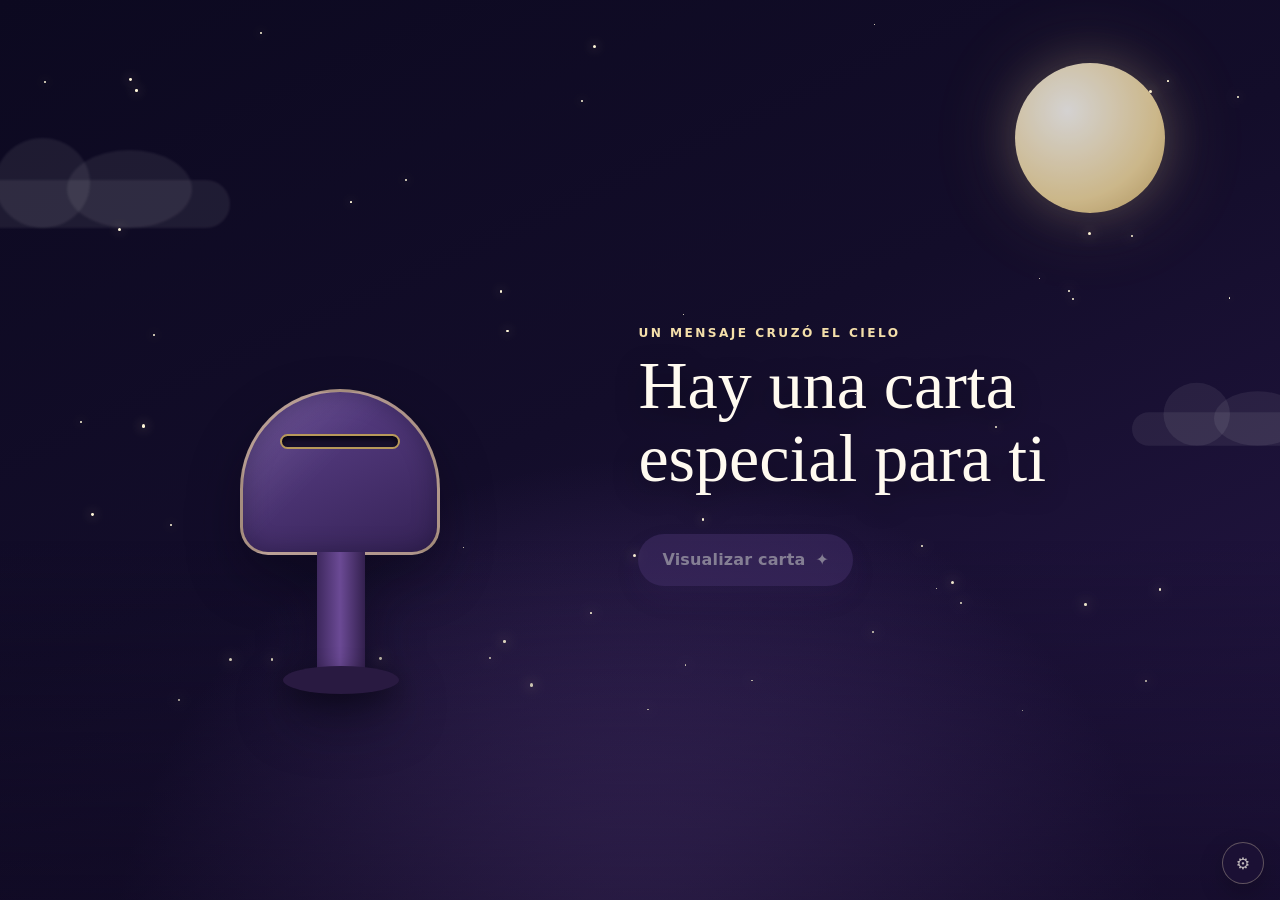
==== index.html @ 34ded4fe "Add files via upload" ====
<!doctype html>
<html lang="es">
<head>
  <meta charset="utf-8">
  <meta name="viewport" content="width=device-width, initial-scale=1">
  <meta name="theme-color" content="#17102f">
  <meta name="description" content="Invitación personalizada de cumpleaños">
  <title>Una invitación mágica para ti</title>
  <link rel="preconnect" href="https://script.google.com">
  <link rel="dns-prefetch" href="//script.google.com">
  <link rel="preload" href="assets/images/retrato-cumpleanos.webp" as="image" type="image/webp">
  <link rel="stylesheet" href="assets/css/styles.css">
</head>
<body>
  <div class="ambient" aria-hidden="true">
    <div id="stars" class="stars"></div>
    <div class="moon"></div>
    <div class="cloud cloud-one"></div>
    <div class="cloud cloud-two"></div>
  </div>

  <main class="app-shell">
    <section id="screen-intro" class="screen is-active" aria-labelledby="intro-title">
      <div class="mail-scene" aria-hidden="true">
        <div class="spark-trail"></div>
        <div id="flying-envelope" class="envelope envelope-flying">
          <span class="envelope-flap"></span>
          <span class="wax-seal">✦</span>
        </div>
        <div class="mailbox">
          <div class="mailbox-door"><span class="mail-slot"></span></div>
          <div class="mailbox-post"></div>
          <div class="mailbox-base"></div>
        </div>
      </div>

      <div id="intro-copy" class="intro-copy">
        <p class="eyebrow">Un mensaje cruzó el cielo</p>
        <h1 id="intro-title">Hay una carta especial para ti</h1>
        <button id="open-letter" class="button button-primary button-glow" type="button" disabled>
          <span>Visualizar carta</span>
          <span aria-hidden="true">✦</span>
        </button>
      </div>
    </section>

    <section id="screen-access" class="screen" aria-labelledby="access-title" hidden>
      <div class="glass-card access-card">
        <div class="mini-envelope" aria-hidden="true"><span>✦</span></div>
        <p class="eyebrow">Esta invitación es personal</p>
        <h2 id="access-title">Ingresa tu clave secreta</h2>
        <p class="supporting-text">La clave permitirá abrir la invitación que fue creada especialmente para ti.</p>

        <form id="secret-form" novalidate>
          <label for="secret-code">Clave de invitación</label>
          <div class="code-field">
            <input id="secret-code" name="secretCode" type="text" inputmode="text" autocomplete="one-time-code"
                   maxlength="12" placeholder="Ej. MAGIA26" aria-describedby="secret-help secret-error" required>
            <span class="code-spark" aria-hidden="true">✦</span>
          </div>
          <p id="secret-help" class="field-help demo-only">Para esta demostración usa <strong>MAGIA26</strong>.</p>
          <p id="secret-error" class="field-error" role="alert"></p>
          <button class="button button-primary button-wide" type="submit">
            <span class="button-label">Abrir mi invitación</span>
            <span class="button-loader" aria-hidden="true"></span>
          </button>
        </form>
      </div>
    </section>

    <section id="screen-invitation" class="screen" aria-labelledby="invitation-title" hidden>
      <article id="invitation-card" class="invitation-card">
        <div class="card-frame frame-top"></div>
        <div class="card-frame frame-right"></div>
        <div class="card-frame frame-bottom"></div>
        <div class="card-frame frame-left"></div>
        <div class="corner corner-tl" aria-hidden="true">✦</div>
        <div class="corner corner-tr" aria-hidden="true">✦</div>
        <div class="corner corner-bl" aria-hidden="true">✦</div>
        <div class="corner corner-br" aria-hidden="true">✦</div>

        <div class="invitation-content">
          <p class="invitation-kicker reveal-piece">Estás cordialmente invitado a celebrar</p>
          <div class="magic-divider reveal-piece" aria-hidden="true"><span></span><b>✦</b><span></span></div>
          <figure class="honoree-photo reveal-piece">
            <img src="assets/images/retrato-cumpleanos.webp" width="487" height="722" alt="Retrato de la homenajeada">
          </figure>
          <h2 id="invitation-title" class="reveal-piece"><span id="event-title">Mi cumpleaños</span></h2>
          <p class="guest-line reveal-piece"><span>Sr/a</span> <strong id="guest-name">Nombre</strong> <span id="guest-treatment"></span></p>
          <p id="event-message" class="invitation-message reveal-piece">La compañía de ustedes hará que esta celebración sea aún más inolvidable.</p>

          <div class="event-grid reveal-piece">
            <div class="event-detail">
              <span class="detail-icon" aria-hidden="true">◷</span>
              <small>Fecha y hora</small>
              <strong id="event-date">Fecha por confirmar</strong>
              <span id="event-time">Hora por confirmar</span>
            </div>
            <div class="event-detail">
              <span class="detail-icon" aria-hidden="true">⌖</span>
              <small>Lugar</small>
              <strong id="event-place">Lugar por confirmar</strong>
              <span id="event-address">Dirección por confirmar</span>
            </div>
          </div>

          <p id="dress-code-wrap" class="dress-code reveal-piece">Código de vestuario: <strong id="dress-code">Elegante</strong></p>
          <button id="go-to-response" class="button button-primary reveal-piece" type="button">Confirmar mi asistencia</button>
        </div>
      </article>
    </section>

    <section id="screen-response" class="screen" aria-labelledby="response-title" hidden>
      <div class="glass-card response-card">
        <div class="response-icon" aria-hidden="true">✦</div>
        <p class="eyebrow">Reserva tu lugar</p>
        <h2 id="response-title"><span id="response-name">¿Nos acompañas?</span></h2>
        <p class="supporting-text">Selecciona una opción. Después podrás confirmar a las personas incluidas en tu invitación.</p>
        <div class="decision-grid">
          <button id="accept-invitation" class="decision decision-yes" type="button">
            <span class="decision-symbol" aria-hidden="true">✓</span>
            <strong>Sí, asistiré</strong>
            <small>Será un gusto celebrar juntos</small>
          </button>
          <button id="decline-invitation" class="decision decision-no" type="button">
            <span class="decision-symbol" aria-hidden="true">×</span>
            <strong>No podré asistir</strong>
            <small>Gracias por avisarnos</small>
          </button>
        </div>
        <p id="response-error" class="field-error" role="alert"></p>
      </div>
    </section>

    <section id="screen-attendees" class="screen" aria-labelledby="attendees-title" hidden>
      <div id="balloons" class="balloons" aria-hidden="true"></div>
      <div class="glass-card attendees-card">
        <p class="eyebrow">Tu grupo de invitados</p>
        <h2 id="attendees-title">¿Quiénes nos acompañarán?</h2>
        <p class="supporting-text">Confirma de manera individual las personas vinculadas a esta invitación.</p>
        <form id="attendees-form">
          <div id="attendees-list" class="attendees-list"></div>
          <p id="attendees-error" class="field-error" role="alert"></p>
          <button class="button button-primary button-wide" type="submit">
            <span class="button-label">Guardar confirmación</span>
            <span class="button-loader" aria-hidden="true"></span>
          </button>
        </form>
      </div>
    </section>

    <section id="screen-farewell" class="screen" aria-labelledby="farewell-title" hidden>
      <div class="glass-card farewell-card">
        <div class="final-seal" aria-hidden="true">✦</div>
        <p class="eyebrow">Respuesta registrada</p>
        <h2 id="farewell-title">Gracias por confirmar</h2>
        <p id="farewell-message" class="supporting-text">Tu respuesta quedó guardada correctamente. Ya puedes cerrar este enlace.</p>
        <div class="final-stars" aria-hidden="true"><span>✦</span><span>✧</span><span>✦</span></div>
      </div>
    </section>
  </main>

  <a class="admin-entry" href="admin.html" aria-label="Ingresar al panel administrativo" title="Administración">⚙</a>

  <iframe id="api-bridge" class="api-bridge" title="Conexión segura" hidden></iframe>
  <div id="live-region" class="sr-only" aria-live="polite"></div>

  <script src="assets/js/config.js"></script>
  <script src="assets/js/mock-data.js"></script>
  <script src="assets/js/api.js"></script>
  <script src="assets/js/app.js"></script>
</body>
</html>
---- assets/css/styles.css ----
:root {
  --ink: #21193c;
  --night: #130d2a;
  --night-soft: #281a4d;
  --violet: #684c9f;
  --violet-deep: #493372;
  --gold: #d5b56f;
  --gold-soft: #f4dfaa;
  --cream: #fffaf0;
  --paper: #fffdf7;
  --muted: #716985;
  --danger: #a14354;
  --success: #4f8068;
  --glass: rgba(255, 250, 240, 0.91);
  --shadow: 0 24px 70px rgba(8, 4, 24, 0.32);
  --radius: 28px;
  --transition: 320ms cubic-bezier(.2, .75, .25, 1);
}

* { box-sizing: border-box; }

html { min-height: 100%; scroll-behavior: smooth; }

body {
  min-width: 320px;
  min-height: 100vh;
  margin: 0;
  color: var(--ink);
  background:
    radial-gradient(circle at 50% 110%, rgba(109, 75, 157, .65), transparent 45%),
    linear-gradient(155deg, #0c0920 0%, var(--night) 46%, #261747 100%);
  font-family: Inter, ui-sans-serif, system-ui, -apple-system, BlinkMacSystemFont, "Segoe UI", sans-serif;
  overflow-x: hidden;
}

button, input, select, textarea { font: inherit; }
button { -webkit-tap-highlight-color: transparent; }

.ambient {
  position: fixed;
  inset: 0;
  z-index: -2;
  overflow: hidden;
  pointer-events: none;
}

.ambient::after {
  content: "";
  position: absolute;
  inset: 0;
  background: linear-gradient(to bottom, transparent 60%, rgba(11, 7, 27, .54));
}

.stars, .stars i { position: absolute; inset: 0; }

.stars i {
  display: block;
  inset: auto;
  border-radius: 50%;
  background: #fff7d9;
  box-shadow: 0 0 12px rgba(255, 241, 188, .9);
  animation: twinkle 3.8s ease-in-out infinite alternate;
}

.moon {
  position: absolute;
  top: 7vh;
  right: 9vw;
  width: clamp(84px, 12vw, 150px);
  aspect-ratio: 1;
  border-radius: 50%;
  background: radial-gradient(circle at 35% 32%, #fffef7, #f5dda0 63%, #ceae64 100%);
  box-shadow: 0 0 45px rgba(246, 220, 157, .28), 0 0 110px rgba(240, 207, 130, .18);
  opacity: .82;
}

.cloud {
  position: absolute;
  width: 280px;
  height: 48px;
  border-radius: 999px;
  background: rgba(255, 255, 255, .07);
  filter: blur(1px);
  animation: cloudDrift 18s ease-in-out infinite alternate;
}

.cloud::before, .cloud::after {
  content: "";
  position: absolute;
  bottom: 0;
  border-radius: 50%;
  background: inherit;
}
.cloud::before { left: 45px; width: 95px; height: 90px; }
.cloud::after { right: 38px; width: 125px; height: 78px; }
.cloud-one { top: 20%; left: -50px; }
.cloud-two { top: 45%; right: -90px; transform: scale(.7); animation-delay: -8s; }

.app-shell {
  width: min(1120px, 100%);
  min-height: 100vh;
  margin: 0 auto;
  padding: clamp(20px, 4vw, 52px);
  display: grid;
  align-items: center;
}

.screen {
  grid-area: 1 / 1;
  width: 100%;
  min-height: min(760px, calc(100vh - 50px));
  display: grid;
  place-items: center;
  opacity: 0;
  transform: translateY(18px) scale(.985);
  visibility: hidden;
  transition: opacity var(--transition), transform var(--transition), visibility var(--transition);
}

.screen.is-active {
  opacity: 1;
  transform: none;
  visibility: visible;
}

.screen[hidden] { display: none !important; }

.glass-card {
  width: min(620px, 100%);
  padding: clamp(30px, 6vw, 58px);
  border: 1px solid rgba(255, 238, 196, .72);
  border-radius: var(--radius);
  background:
    linear-gradient(145deg, rgba(255, 255, 255, .84), rgba(255, 249, 232, .96)),
    var(--glass);
  box-shadow: var(--shadow), inset 0 1px rgba(255, 255, 255, .9);
  text-align: center;
  backdrop-filter: blur(18px);
}

.eyebrow {
  margin: 0 0 9px;
  color: var(--violet);
  font-size: .76rem;
  font-weight: 800;
  letter-spacing: .2em;
  text-transform: uppercase;
}

h1, h2 {
  margin: 0;
  font-family: Georgia, "Times New Roman", serif;
  font-weight: 500;
  line-height: 1.06;
  text-wrap: balance;
}

h1 { color: var(--cream); font-size: clamp(2rem, 5.6vw, 4.25rem); text-shadow: 0 8px 28px rgba(7, 3, 20, .45); }
h2 { font-size: clamp(2rem, 5vw, 3.4rem); }

.supporting-text {
  max-width: 46ch;
  margin: 18px auto 30px;
  color: var(--muted);
  line-height: 1.7;
}

.button {
  min-height: 52px;
  padding: 13px 24px;
  border: 0;
  border-radius: 999px;
  display: inline-flex;
  align-items: center;
  justify-content: center;
  gap: 10px;
  color: #fff;
  background: var(--violet-deep);
  box-shadow: 0 12px 28px rgba(71, 48, 113, .24);
  font-weight: 750;
  letter-spacing: .01em;
  cursor: pointer;
  transition: transform var(--transition), box-shadow var(--transition), opacity var(--transition);
}

.button:hover:not(:disabled) { transform: translateY(-3px); box-shadow: 0 17px 34px rgba(71, 48, 113, .31); }
.button:active:not(:disabled) { transform: translateY(0); }
.button:focus-visible, input:focus-visible, .decision:focus-visible, .attendance-options input:focus-visible + span {
  outline: 3px solid rgba(213, 181, 111, .72);
  outline-offset: 4px;
}
.button:disabled { opacity: .45; cursor: wait; }
.button-wide { width: 100%; }

.button-glow { opacity: 0; transform: translateY(12px); }
.letter-delivered .button-glow { opacity: 1; transform: none; animation: softPulse 2.5s ease-in-out infinite; }

.button-loader {
  display: none;
  width: 18px;
  height: 18px;
  border: 2px solid rgba(255, 255, 255, .35);
  border-top-color: #fff;
  border-radius: 50%;
  animation: spin .7s linear infinite;
}
.is-loading .button-label { opacity: .8; }
.is-loading .button-loader { display: block; }

/* Escena del buzón */
#screen-intro {
  grid-template-columns: minmax(290px, .9fr) minmax(300px, 1.1fr);
  gap: clamp(28px, 7vw, 90px);
}

.mail-scene { position: relative; width: min(440px, 100%); height: 520px; }

.mailbox {
  position: absolute;
  left: 50%;
  bottom: 16px;
  width: 250px;
  height: 340px;
  transform: translateX(-50%);
  filter: drop-shadow(0 22px 26px rgba(6, 3, 18, .4));
}

.mailbox-door {
  position: absolute;
  left: 25px;
  top: 35px;
  width: 200px;
  height: 166px;
  border: 3px solid rgba(251, 224, 152, .55);
  border-radius: 100px 100px 28px 28px;
  background:
    linear-gradient(135deg, rgba(255,255,255,.12), transparent 45%),
    linear-gradient(155deg, #5f438d, #352256);
  box-shadow: inset 0 0 25px rgba(7, 4, 20, .3);
}

.mail-slot {
  position: absolute;
  left: 50%;
  top: 42px;
  width: 120px;
  height: 15px;
  border: 2px solid #b8995a;
  border-radius: 10px;
  background: #18102d;
  transform: translateX(-50%);
  box-shadow: inset 0 3px 5px #070411;
}

.mailbox-post {
  position: absolute;
  left: 102px;
  top: 198px;
  width: 48px;
  height: 125px;
  background: linear-gradient(90deg, #3e285e, #6b4a95 48%, #33204e);
}

.mailbox-base {
  position: absolute;
  left: 68px;
  bottom: 0;
  width: 116px;
  height: 28px;
  border-radius: 50%;
  background: #291a41;
  box-shadow: 0 8px 24px rgba(0,0,0,.35);
}

.envelope {
  position: absolute;
  width: 132px;
  height: 88px;
  border: 1px solid #ddc47e;
  border-radius: 7px;
  background: linear-gradient(145deg, #fffdf2, #ead9aa);
  box-shadow: 0 12px 30px rgba(5, 2, 15, .28);
}

.envelope::before, .envelope::after {
  content: "";
  position: absolute;
  inset: 0;
  clip-path: polygon(0 100%, 50% 45%, 100% 100%);
  background: linear-gradient(145deg, transparent 2%, #f6eac8 3%);
}

.envelope-flap {
  position: absolute;
  inset: 0;
  clip-path: polygon(0 0, 100% 0, 50% 58%);
  background: #f1e2b9;
}

.wax-seal {
  position: absolute;
  z-index: 2;
  left: 50%;
  top: 48%;
  width: 30px;
  height: 30px;
  display: grid;
  place-items: center;
  border-radius: 50%;
  color: #ffe8a9;
  background: #735399;
  transform: translate(-50%, -50%);
  box-shadow: 0 2px 7px rgba(22, 10, 42, .3);
}

.envelope-flying {
  z-index: 5;
  left: 8%;
  top: -120px;
  animation: envelopeFall 3.8s cubic-bezier(.28,.7,.38,1) forwards;
}

.spark-trail {
  position: absolute;
  z-index: 4;
  left: 18%;
  top: 20px;
  width: 170px;
  height: 260px;
  opacity: 0;
  background-image: radial-gradient(circle, #f6dc91 0 2px, transparent 3px);
  background-size: 28px 30px;
  filter: drop-shadow(0 0 5px #efd38b);
  animation: trailFall 3.4s ease-out .2s forwards;
}

.letter-delivered .envelope-flying { opacity: 0; }
.intro-copy { max-width: 630px; }
.intro-copy .eyebrow { color: var(--gold-soft); }
.intro-copy h1 { margin-bottom: 28px; }

/* Acceso */
.access-card { position: relative; overflow: hidden; }
.access-card::before {
  content: "";
  position: absolute;
  width: 280px;
  height: 280px;
  top: -170px;
  right: -100px;
  border-radius: 50%;
  background: radial-gradient(circle, rgba(218, 188, 114, .34), transparent 67%);
}

.mini-envelope {
  width: 76px;
  height: 54px;
  margin: 0 auto 22px;
  border: 1px solid #d4b66f;
  border-radius: 6px;
  display: grid;
  place-items: center;
  color: #f5dfa7;
  background: linear-gradient(145deg, #73549f, #4c3478);
  box-shadow: 0 11px 24px rgba(76, 52, 120, .24);
  clip-path: polygon(0 0, 50% 52%, 100% 0, 100% 100%, 0 100%);
}

form { margin-top: 30px; }
form label:not(.attendance-options label) {
  display: block;
  margin: 0 0 9px;
  text-align: left;
  color: var(--ink);
  font-size: .9rem;
  font-weight: 750;
}

.code-field { position: relative; }
.code-field input {
  width: 100%;
  min-height: 62px;
  padding: 14px 52px 14px 18px;
  border: 1px solid #d8cfdf;
  border-radius: 15px;
  color: var(--ink);
  background: rgba(255,255,255,.82);
  font-size: 1.14rem;
  font-weight: 800;
  letter-spacing: .12em;
  text-transform: uppercase;
  transition: border var(--transition), box-shadow var(--transition);
}
.code-field input:focus { border-color: var(--violet); box-shadow: 0 0 0 4px rgba(103, 76, 157, .11); outline: none; }
.code-spark { position: absolute; right: 19px; top: 50%; color: var(--gold); transform: translateY(-50%); }
.field-help { margin: 8px 0 20px; color: var(--muted); font-size: .82rem; text-align: left; }
.field-error { min-height: 1.3em; margin: 9px 0 14px; color: var(--danger); font-size: .88rem; font-weight: 650; }

/* Carta ensamblable */
.invitation-card {
  position: relative;
  width: min(760px, 100%);
  min-height: 680px;
  padding: clamp(44px, 7vw, 78px);
  border-radius: 6px;
  overflow: hidden;
  color: var(--ink);
  background:
    radial-gradient(circle at 50% -10%, rgba(236, 211, 147, .25), transparent 38%),
    linear-gradient(rgba(255,253,247,.96), rgba(255,250,238,.98)),
    var(--paper);
  box-shadow: 0 34px 100px rgba(4, 2, 16, .45);
  isolation: isolate;
}

.invitation-card::before {
  content: "";
  position: absolute;
  inset: 14px;
  z-index: -1;
  border: 1px solid rgba(192, 155, 77, .35);
  pointer-events: none;
}

.card-frame {
  position: absolute;
  z-index: 2;
  background: linear-gradient(90deg, #a47b31, #f3dda2, #a47b31);
  transform-origin: left;
}
.frame-top, .frame-bottom { left: 24px; right: 24px; height: 2px; transform: scaleX(0); }
.frame-top { top: 24px; }
.frame-bottom { bottom: 24px; }
.frame-left, .frame-right { top: 24px; bottom: 24px; width: 2px; transform: scaleY(0); transform-origin: top; }
.frame-left { left: 24px; }
.frame-right { right: 24px; }

.corner {
  position: absolute;
  z-index: 3;
  color: #ae8438;
  font-size: 1.3rem;
  opacity: 0;
  transform: scale(.2) rotate(-90deg);
}
.corner-tl { top: 14px; left: 14px; }
.corner-tr { top: 14px; right: 14px; }
.corner-bl { bottom: 14px; left: 14px; }
.corner-br { bottom: 14px; right: 14px; }

.invitation-content { position: relative; z-index: 1; text-align: center; }
.invitation-kicker { margin: 0; color: var(--violet); font-size: .78rem; font-weight: 800; letter-spacing: .2em; text-transform: uppercase; }
.invitation-content h2 { color: #4a346f; font-size: clamp(2.6rem, 8vw, 5.8rem); font-style: italic; }
.guest-line { margin: 14px 0; color: #5f566e; font-family: Georgia, serif; font-size: 1.16rem; }
.guest-line strong { color: var(--violet-deep); font-size: 1.24em; }
.guest-line #guest-treatment { color: var(--violet-deep); }
.invitation-message { max-width: 48ch; margin: 17px auto 28px; color: #665e74; line-height: 1.72; }

.honoree-photo {
  position: relative;
  width: clamp(150px, 28vw, 210px);
  aspect-ratio: 4 / 5;
  margin: 18px auto 22px;
  padding: 6px;
  border: 1px solid rgba(172, 130, 52, .55);
  border-radius: 999px 999px 22px 22px;
  background: linear-gradient(145deg, #f4dfa8, #8b652b);
  box-shadow: 0 16px 34px rgba(66, 45, 90, .2);
  overflow: hidden;
}
.honoree-photo::after {
  content: "✦";
  position: absolute;
  right: 10px;
  bottom: 8px;
  width: 30px;
  height: 30px;
  border-radius: 50%;
  display: grid;
  place-items: center;
  color: #f8e6ae;
  background: var(--violet-deep);
  box-shadow: 0 4px 12px rgba(34, 21, 58, .3);
}
.honoree-photo img { width: 100%; height: 100%; border-radius: inherit; display: block; object-fit: cover; object-position: center 28%; }

.magic-divider { width: min(250px, 70%); margin: 18px auto; display: flex; align-items: center; gap: 14px; color: var(--gold); }
.magic-divider span { flex: 1; height: 1px; background: linear-gradient(90deg, transparent, #c8a252); }
.magic-divider span:last-child { transform: rotate(180deg); }

.event-grid { margin: 28px 0 24px; display: grid; grid-template-columns: repeat(2, minmax(0, 1fr)); gap: 15px; }
.event-detail {
  min-height: 145px;
  padding: 22px;
  border: 1px solid rgba(121, 89, 165, .16);
  border-radius: 17px;
  display: flex;
  flex-direction: column;
  justify-content: center;
  background: rgba(117, 80, 161, .045);
}
.detail-icon { margin-bottom: 7px; color: var(--gold); font-size: 1.4rem; }
.event-detail small { color: var(--violet); font-size: .7rem; font-weight: 800; letter-spacing: .14em; text-transform: uppercase; }
.event-detail strong { margin: 6px 0 3px; font-family: Georgia, serif; font-size: 1.08rem; }
.event-detail span:last-child { color: var(--muted); font-size: .88rem; }
.dress-code { margin: 18px 0 27px; color: var(--muted); font-size: .9rem; }

.reveal-piece { opacity: 0; transform: translateY(24px); }
.assemble .frame-top, .assemble .frame-bottom { animation: drawHorizontal .9s ease-out forwards; }
.assemble .frame-left, .assemble .frame-right { animation: drawVertical .9s ease-out .5s forwards; }
.assemble .corner { animation: cornerAppear .7s ease-out 1.1s forwards; }
.assemble .reveal-piece { animation: pieceAppear .65s ease-out forwards; }
.assemble .reveal-piece:nth-child(1) { animation-delay: .25s; }
.assemble .reveal-piece:nth-child(2) { animation-delay: .5s; }
.assemble .reveal-piece:nth-child(3) { animation-delay: .72s; }
.assemble .reveal-piece:nth-child(4) { animation-delay: .94s; }
.assemble .reveal-piece:nth-child(5) { animation-delay: 1.12s; }
.assemble .reveal-piece:nth-child(6) { animation-delay: 1.3s; }
.assemble .reveal-piece:nth-child(7) { animation-delay: 1.48s; }
.assemble .reveal-piece:nth-child(8) { animation-delay: 1.68s; }
.assemble .reveal-piece:nth-child(9) { animation-delay: 1.84s; }

.admin-entry {
  position: fixed;
  right: 16px;
  bottom: 16px;
  z-index: 20;
  width: 42px;
  height: 42px;
  border: 1px solid rgba(255, 238, 196, .3);
  border-radius: 50%;
  display: grid;
  place-items: center;
  color: rgba(255, 250, 240, .72);
  background: rgba(30, 19, 55, .72);
  box-shadow: 0 9px 24px rgba(0,0,0,.22);
  text-decoration: none;
  backdrop-filter: blur(10px);
  transition: transform var(--transition), color var(--transition), background var(--transition);
}
.admin-entry:hover { color: #fff; background: var(--violet-deep); transform: rotate(25deg) scale(1.06); }

/* Respuesta */
.response-icon, .final-seal {
  width: 68px;
  height: 68px;
  margin: 0 auto 20px;
  border-radius: 50%;
  display: grid;
  place-items: center;
  color: #fae8b4;
  background: linear-gradient(145deg, #7657a2, #4d3478);
  box-shadow: 0 13px 28px rgba(75, 49, 116, .25), inset 0 0 0 5px rgba(255,255,255,.1);
}

.decision-grid { display: grid; grid-template-columns: repeat(2, 1fr); gap: 15px; }
.decision {
  min-height: 170px;
  padding: 20px;
  border: 1px solid #ded7e6;
  border-radius: 20px;
  display: flex;
  flex-direction: column;
  align-items: center;
  justify-content: center;
  color: var(--ink);
  background: rgba(255,255,255,.65);
  cursor: pointer;
  transition: transform var(--transition), border var(--transition), box-shadow var(--transition), background var(--transition);
}
.decision:hover { transform: translateY(-5px); border-color: #b9a7cf; box-shadow: 0 15px 32px rgba(53, 34, 85, .11); }
.decision-symbol { width: 43px; height: 43px; margin-bottom: 13px; border-radius: 50%; display: grid; place-items: center; color: #fff; font-size: 1.4rem; }
.decision-yes .decision-symbol { background: var(--success); }
.decision-no .decision-symbol { background: #9a6070; }
.decision strong { font-size: 1.04rem; }
.decision small { max-width: 18ch; margin-top: 7px; color: var(--muted); line-height: 1.4; }

/* Confirmación del grupo */
.attendees-card { position: relative; z-index: 3; width: min(680px, 100%); }
.attendees-list { display: grid; gap: 12px; }
.attendee-row { margin: 0; padding: 17px; border: 1px solid #dfd8e7; border-radius: 17px; text-align: left; background: rgba(255,255,255,.67); }
.attendee-row legend { padding: 0 5px; font-weight: 800; }
.attendee-row legend small { margin-left: 6px; color: var(--violet); font-size: .68rem; letter-spacing: .05em; text-transform: uppercase; }
.attendance-options { margin-top: 7px; display: grid; grid-template-columns: repeat(2, 1fr); gap: 9px; }
.attendance-options label { position: relative; cursor: pointer; }
.attendance-options input { position: absolute; opacity: 0; }
.attendance-options span { min-height: 42px; border: 1px solid #ddd5e5; border-radius: 11px; display: grid; place-items: center; color: var(--muted); background: #fff; font-size: .86rem; font-weight: 700; transition: var(--transition); }
.attendance-options input:checked + span { border-color: var(--violet); color: #fff; background: var(--violet); box-shadow: 0 8px 18px rgba(97, 70, 144, .22); }

.balloons { position: fixed; inset: 0; z-index: 2; overflow: hidden; pointer-events: none; }
.balloons span {
  position: absolute;
  left: var(--balloon-left);
  bottom: -130px;
  width: 47px;
  height: 59px;
  border-radius: 52% 48% 50% 50%;
  background: radial-gradient(circle at 30% 25%, rgba(255,255,255,.65), transparent 22%), var(--balloon-color);
  box-shadow: inset -6px -8px 12px rgba(51, 30, 73, .12);
  animation: balloonRise var(--balloon-duration) ease-in var(--balloon-delay) forwards;
}
.balloons span::before { content: ""; position: absolute; left: 50%; bottom: -8px; border: 5px solid transparent; border-bottom: 0; border-top: 8px solid var(--balloon-color); transform: translateX(-50%); }
.balloons span::after { content: ""; position: absolute; left: 50%; top: 66px; width: 1px; height: 80px; background: rgba(255,255,255,.42); }

.farewell-card { overflow: hidden; }
.final-stars { margin-top: 24px; color: var(--gold); letter-spacing: 18px; font-size: 1.35rem; }
.final-stars span { display: inline-block; animation: twinkle 1.6s ease-in-out infinite alternate; }
.final-stars span:nth-child(2) { animation-delay: .5s; }
.final-stars span:nth-child(3) { animation-delay: 1s; }

.api-bridge { position: fixed; width: 1px; height: 1px; border: 0; opacity: .001; pointer-events: none; }
.sr-only { position: absolute !important; width: 1px !important; height: 1px !important; padding: 0 !important; margin: -1px !important; overflow: hidden !important; clip: rect(0,0,0,0) !important; white-space: nowrap !important; border: 0 !important; }

@keyframes twinkle { from { opacity: .25; transform: scale(.8); } to { opacity: 1; transform: scale(1.35); } }
@keyframes cloudDrift { from { transform: translateX(-20px); } to { transform: translateX(80px); } }
@keyframes spin { to { transform: rotate(360deg); } }
@keyframes softPulse { 50% { box-shadow: 0 12px 36px rgba(222, 190, 109, .3), 0 0 0 9px rgba(222,190,109,.07); } }
@keyframes envelopeFall {
  0% { left: 2%; top: -120px; transform: rotate(-18deg) scale(.82); }
  35% { left: 52%; top: 90px; transform: rotate(12deg) scale(1); }
  62% { left: 26%; top: 190px; transform: rotate(-8deg) scale(.94); }
  82% { left: 41%; top: 245px; transform: rotate(3deg) scale(.86); opacity: 1; }
  100% { left: 43%; top: 290px; transform: rotate(0) scale(.48); opacity: 0; }
}
@keyframes trailFall { 0% { opacity: 0; transform: translate(-10px,-30px) rotate(-18deg); } 25% { opacity: .9; } 100% { opacity: 0; transform: translate(120px,230px) rotate(8deg); } }
@keyframes drawHorizontal { to { transform: scaleX(1); } }
@keyframes drawVertical { to { transform: scaleY(1); } }
@keyframes cornerAppear { to { opacity: 1; transform: scale(1) rotate(0); } }
@keyframes pieceAppear { to { opacity: 1; transform: none; } }
@keyframes balloonRise { 0% { transform: translateY(0) rotate(-5deg); opacity: 0; } 12% { opacity: 1; } 55% { transform: translateY(-55vh) rotate(7deg); } 100% { transform: translateY(-125vh) rotate(-4deg); opacity: .75; } }

@media (max-width: 760px) {
  .app-shell { padding: 18px; }
  #screen-intro { grid-template-columns: 1fr; align-content: center; text-align: center; gap: 5px; }
  .mail-scene { height: 370px; margin: 0 auto; }
  .mailbox { bottom: -15px; transform: translateX(-50%) scale(.78); transform-origin: bottom; }
  .envelope-flying { animation-name: envelopeFallMobile; }
  .intro-copy { margin: 0 auto; }
  .glass-card { padding: 31px 22px; border-radius: 23px; }
  .invitation-card { min-height: auto; padding: 52px 29px; }
  .honoree-photo { width: 165px; }
  .event-grid, .decision-grid { grid-template-columns: 1fr; }
  .decision { min-height: 128px; }
}

@keyframes envelopeFallMobile {
  0% { left: 3%; top: -100px; transform: rotate(-15deg) scale(.68); }
  36% { left: 57%; top: 15px; transform: rotate(10deg) scale(.78); }
  66% { left: 18%; top: 100px; transform: rotate(-6deg) scale(.72); }
  100% { left: 39%; top: 190px; transform: rotate(0) scale(.35); opacity: 0; }
}

@media (max-width: 430px) {
  .attendance-options { grid-template-columns: 1fr; }
  .invitation-card { padding-inline: 24px; }
  .event-detail { min-height: 125px; }
}

@media (prefers-reduced-motion: reduce) {
  *, *::before, *::after { scroll-behavior: auto !important; animation-duration: .01ms !important; animation-iteration-count: 1 !important; transition-duration: .01ms !important; }
  .button-glow, .reveal-piece, .corner { opacity: 1; transform: none; }
  .frame-top, .frame-bottom { transform: scaleX(1); }
  .frame-left, .frame-right { transform: scaleY(1); }
}
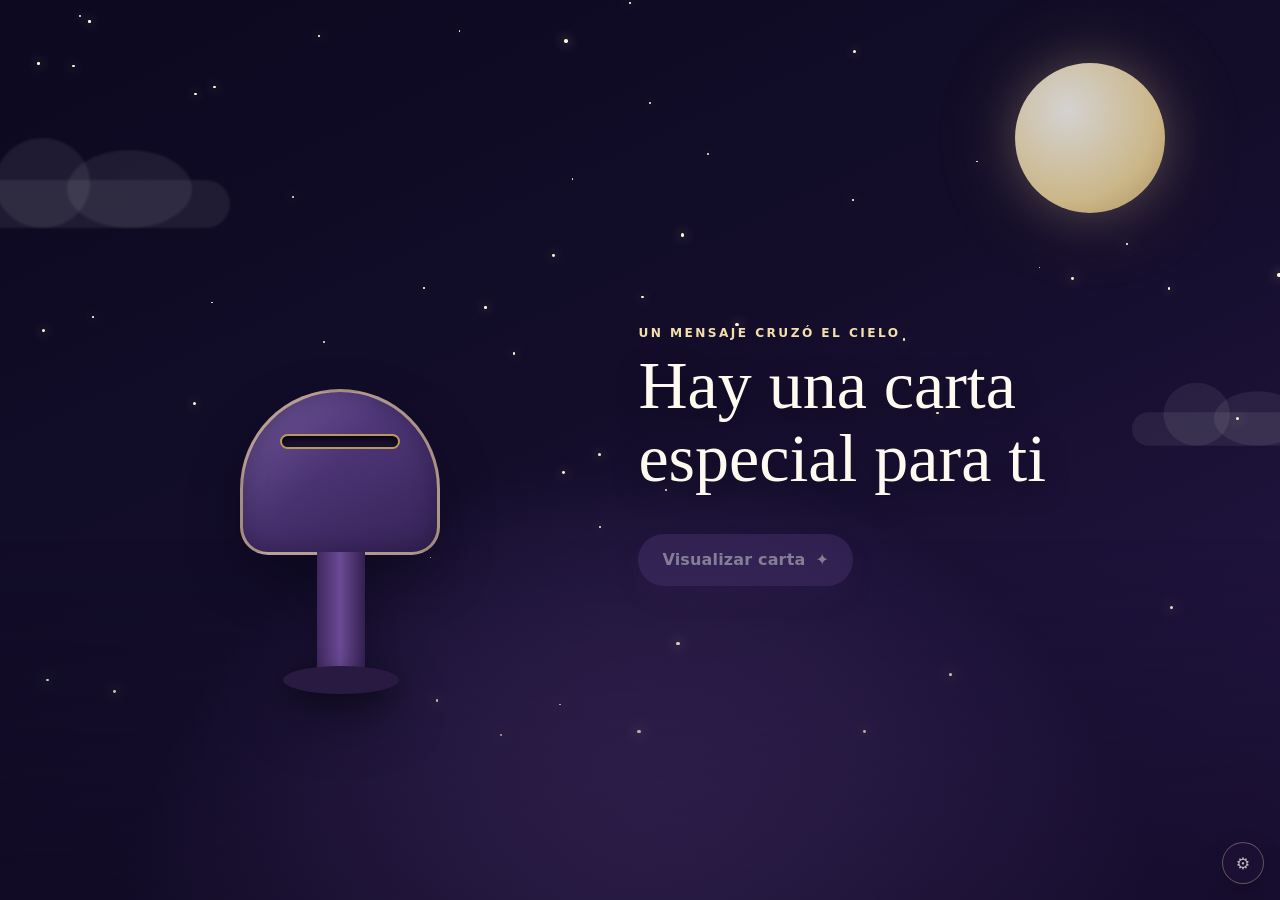
==== commit 78d5a702: "Add files via upload" ====
--- a/index.html
+++ b/index.html
@@ -70,6 +70,10 @@
 
     <section id="screen-invitation" class="screen" aria-labelledby="invitation-title" hidden>
       <article id="invitation-card" class="invitation-card">
+        <div class="card-shimmer" aria-hidden="true"></div>
+        <div class="card-constellation" aria-hidden="true">
+          <span>✦</span><span>✧</span><span>✦</span><span>·</span><span>✧</span>
+        </div>
         <div class="card-frame frame-top"></div>
         <div class="card-frame frame-right"></div>
         <div class="card-frame frame-bottom"></div>
@@ -82,11 +86,17 @@
         <div class="invitation-content">
           <p class="invitation-kicker reveal-piece">Estás cordialmente invitado a celebrar</p>
           <div class="magic-divider reveal-piece" aria-hidden="true"><span></span><b>✦</b><span></span></div>
-          <figure class="honoree-photo reveal-piece">
-            <img src="assets/images/retrato-cumpleanos.webp" width="487" height="722" alt="Retrato de la homenajeada">
-          </figure>
-          <h2 id="invitation-title" class="reveal-piece"><span id="event-title">Mi cumpleaños</span></h2>
-          <p class="guest-line reveal-piece"><span>Sr/a</span> <strong id="guest-name">Nombre</strong> <span id="guest-treatment"></span></p>
+          <div class="invitation-hero reveal-piece">
+            <figure class="honoree-photo">
+              <span class="portrait-orbit" aria-hidden="true"></span>
+              <img src="assets/images/retrato-cumpleanos.webp" width="487" height="722" alt="Retrato de la homenajeada">
+            </figure>
+            <div class="hero-copy">
+              <span class="hero-overline">Celebremos juntos</span>
+              <h2 id="invitation-title"><span id="event-title">Mi cumpleaños</span></h2>
+            </div>
+          </div>
+          <p class="guest-line reveal-piece"><span class="salutation-prefix">Sr/a</span> <strong id="guest-name">Nombre</strong> <span id="guest-treatment"></span></p>
           <p id="event-message" class="invitation-message reveal-piece">La compañía de ustedes hará que esta celebración sea aún más inolvidable.</p>
 
           <div class="event-grid reveal-piece">
@@ -161,6 +171,7 @@
   </main>
 
   <a class="admin-entry" href="admin.html" aria-label="Ingresar al panel administrativo" title="Administración">⚙</a>
+  <div id="cursor-stardust" class="cursor-stardust" aria-hidden="true"></div>
 
   <iframe id="api-bridge" class="api-bridge" title="Conexión segura" hidden></iframe>
   <div id="live-region" class="sr-only" aria-live="polite"></div>
--- a/assets/css/styles.css
+++ b/assets/css/styles.css
@@ -399,17 +399,19 @@
 /* Carta ensamblable */
 .invitation-card {
   position: relative;
-  width: min(760px, 100%);
-  min-height: 680px;
-  padding: clamp(44px, 7vw, 78px);
-  border-radius: 6px;
+  width: min(730px, 100%);
+  min-height: 640px;
+  padding: clamp(42px, 6vw, 68px);
+  border: 1px solid rgba(255, 241, 199, .76);
+  border-radius: 22px 22px 9px 9px;
   overflow: hidden;
   color: var(--ink);
   background:
-    radial-gradient(circle at 50% -10%, rgba(236, 211, 147, .25), transparent 38%),
+    radial-gradient(circle at 50% -8%, rgba(236, 211, 147, .3), transparent 36%),
+    radial-gradient(circle at 12% 82%, rgba(108, 78, 158, .07), transparent 25%),
     linear-gradient(rgba(255,253,247,.96), rgba(255,250,238,.98)),
     var(--paper);
-  box-shadow: 0 34px 100px rgba(4, 2, 16, .45);
+  box-shadow: 0 38px 110px rgba(4, 2, 16, .46), 0 0 0 1px rgba(211, 181, 111, .12);
   isolation: isolate;
 }
 
@@ -419,8 +421,43 @@
   inset: 14px;
   z-index: -1;
   border: 1px solid rgba(192, 155, 77, .35);
+  border-radius: 15px 15px 4px 4px;
   pointer-events: none;
 }
+
+.invitation-card::after {
+  content: "";
+  position: absolute;
+  inset: 0;
+  z-index: -2;
+  opacity: .58;
+  background-image:
+    radial-gradient(circle at 11% 14%, rgba(184, 144, 62, .45) 0 1px, transparent 2px),
+    radial-gradient(circle at 89% 18%, rgba(105, 77, 153, .32) 0 1px, transparent 2px),
+    radial-gradient(circle at 85% 82%, rgba(184, 144, 62, .32) 0 1.2px, transparent 2.2px),
+    radial-gradient(circle at 16% 88%, rgba(105, 77, 153, .27) 0 1px, transparent 2px);
+}
+
+.card-shimmer {
+  position: absolute;
+  inset: -45% auto -45% -42%;
+  z-index: 4;
+  width: 24%;
+  opacity: 0;
+  pointer-events: none;
+  background: linear-gradient(90deg, transparent, rgba(255,255,255,.72), transparent);
+  transform: rotate(14deg);
+}
+
+.assemble .card-shimmer { animation: cardShimmer 1.4s ease-out .45s forwards; }
+
+.card-constellation { position: absolute; inset: 0; z-index: 0; pointer-events: none; color: rgba(174, 132, 56, .48); }
+.card-constellation span { position: absolute; animation: constellationGlow 3.6s ease-in-out infinite alternate; }
+.card-constellation span:nth-child(1) { top: 8%; left: 8%; font-size: .72rem; }
+.card-constellation span:nth-child(2) { top: 18%; right: 7%; font-size: 1rem; animation-delay: -.8s; }
+.card-constellation span:nth-child(3) { right: 9%; bottom: 18%; font-size: .72rem; animation-delay: -1.6s; }
+.card-constellation span:nth-child(4) { left: 7%; bottom: 27%; font-size: 1.4rem; animation-delay: -2.1s; }
+.card-constellation span:nth-child(5) { left: 14%; bottom: 8%; font-size: .9rem; animation-delay: -2.7s; }
 
 .card-frame {
   position: absolute;
@@ -449,61 +486,84 @@
 .corner-br { bottom: 14px; right: 14px; }
 
 .invitation-content { position: relative; z-index: 1; text-align: center; }
-.invitation-kicker { margin: 0; color: var(--violet); font-size: .78rem; font-weight: 800; letter-spacing: .2em; text-transform: uppercase; }
-.invitation-content h2 { color: #4a346f; font-size: clamp(2.6rem, 8vw, 5.8rem); font-style: italic; }
-.guest-line { margin: 14px 0; color: #5f566e; font-family: Georgia, serif; font-size: 1.16rem; }
-.guest-line strong { color: var(--violet-deep); font-size: 1.24em; }
+.invitation-kicker { margin: 0; color: var(--violet); font-size: .74rem; font-weight: 850; letter-spacing: .23em; text-transform: uppercase; }
+.invitation-hero {
+  width: min(540px, 92%);
+  margin: 8px auto 20px;
+  display: grid;
+  grid-template-columns: 126px minmax(0, 1fr);
+  align-items: center;
+  gap: 26px;
+  text-align: left;
+}
+.hero-copy { min-width: 0; }
+.hero-overline { display: block; margin-bottom: 6px; color: #9d7a37; font-size: .69rem; font-weight: 850; letter-spacing: .17em; text-transform: uppercase; }
+.invitation-content h2 { color: #4a346f; font-size: clamp(2.45rem, 6.4vw, 4.8rem); font-style: italic; line-height: .98; }
+.guest-line {
+  width: fit-content;
+  max-width: 100%;
+  margin: 12px auto 0;
+  padding: 10px 18px;
+  border: 1px solid rgba(176, 143, 73, .24);
+  border-radius: 999px;
+  color: #5f566e;
+  background: linear-gradient(90deg, rgba(250, 239, 209, .28), rgba(255,255,255,.72), rgba(250, 239, 209, .28));
+  font-family: Georgia, serif;
+  font-size: 1.08rem;
+  line-height: 1.4;
+}
+.guest-line strong { color: var(--violet-deep); font-size: 1.18em; }
 .guest-line #guest-treatment { color: var(--violet-deep); }
-.invitation-message { max-width: 48ch; margin: 17px auto 28px; color: #665e74; line-height: 1.72; }
+.salutation-prefix { color: #8e7444; font-size: .82em; font-style: italic; }
+.invitation-message { max-width: 46ch; margin: 14px auto 24px; color: #665e74; line-height: 1.7; text-wrap: balance; }
 
 .honoree-photo {
   position: relative;
-  width: clamp(150px, 28vw, 210px);
-  aspect-ratio: 4 / 5;
-  margin: 18px auto 22px;
-  padding: 6px;
-  border: 1px solid rgba(172, 130, 52, .55);
-  border-radius: 999px 999px 22px 22px;
-  background: linear-gradient(145deg, #f4dfa8, #8b652b);
-  box-shadow: 0 16px 34px rgba(66, 45, 90, .2);
-  overflow: hidden;
-}
-.honoree-photo::after {
-  content: "✦";
-  position: absolute;
-  right: 10px;
-  bottom: 8px;
-  width: 30px;
-  height: 30px;
-  border-radius: 50%;
-  display: grid;
-  place-items: center;
-  color: #f8e6ae;
-  background: var(--violet-deep);
-  box-shadow: 0 4px 12px rgba(34, 21, 58, .3);
-}
-.honoree-photo img { width: 100%; height: 100%; border-radius: inherit; display: block; object-fit: cover; object-position: center 28%; }
-
-.magic-divider { width: min(250px, 70%); margin: 18px auto; display: flex; align-items: center; gap: 14px; color: var(--gold); }
+  width: 116px;
+  aspect-ratio: 1;
+  margin: 0 auto;
+  padding: 5px;
+  border-radius: 50%;
+  background: conic-gradient(from 30deg, #f7e7b9, #9e7733, #f0d28d, #7955a0, #f7e7b9);
+  box-shadow: 0 14px 30px rgba(66, 45, 90, .22), 0 0 0 7px rgba(213, 181, 111, .08);
+  isolation: isolate;
+}
+.portrait-orbit {
+  position: absolute;
+  inset: -9px;
+  z-index: 0;
+  border: 1px dashed rgba(157, 119, 51, .55);
+  border-radius: 50%;
+  animation: orbitSpin 18s linear infinite;
+}
+.portrait-orbit::before, .portrait-orbit::after { content: "✦"; position: absolute; color: #b58c43; font-size: .68rem; line-height: 1; }
+.portrait-orbit::before { top: 7px; left: 7px; }
+.portrait-orbit::after { right: 4px; bottom: 15px; color: #6d5196; }
+.honoree-photo img { position: relative; z-index: 1; width: 100%; height: 100%; border: 2px solid #fffaf0; border-radius: 50%; display: block; object-fit: cover; object-position: center 22%; }
+
+.magic-divider { width: min(250px, 70%); margin: 15px auto; display: flex; align-items: center; gap: 14px; color: var(--gold); }
 .magic-divider span { flex: 1; height: 1px; background: linear-gradient(90deg, transparent, #c8a252); }
 .magic-divider span:last-child { transform: rotate(180deg); }
-
-.event-grid { margin: 28px 0 24px; display: grid; grid-template-columns: repeat(2, minmax(0, 1fr)); gap: 15px; }
+.magic-divider b { display: inline-block; animation: dividerStar 2.4s ease-in-out infinite; }
+
+.event-grid { margin: 22px 0 20px; display: grid; grid-template-columns: repeat(2, minmax(0, 1fr)); gap: 12px; }
 .event-detail {
-  min-height: 145px;
-  padding: 22px;
+  min-height: 130px;
+  padding: 18px;
   border: 1px solid rgba(121, 89, 165, .16);
   border-radius: 17px;
   display: flex;
   flex-direction: column;
   justify-content: center;
-  background: rgba(117, 80, 161, .045);
-}
+  background: linear-gradient(145deg, rgba(255,255,255,.68), rgba(117, 80, 161, .045));
+  transition: transform var(--transition), border-color var(--transition), box-shadow var(--transition);
+}
+.event-detail:hover { transform: translateY(-3px); border-color: rgba(164, 123, 49, .3); box-shadow: 0 13px 26px rgba(74, 52, 111, .08); }
 .detail-icon { margin-bottom: 7px; color: var(--gold); font-size: 1.4rem; }
 .event-detail small { color: var(--violet); font-size: .7rem; font-weight: 800; letter-spacing: .14em; text-transform: uppercase; }
 .event-detail strong { margin: 6px 0 3px; font-family: Georgia, serif; font-size: 1.08rem; }
 .event-detail span:last-child { color: var(--muted); font-size: .88rem; }
-.dress-code { margin: 18px 0 27px; color: var(--muted); font-size: .9rem; }
+.dress-code { width: fit-content; margin: 16px auto 23px; padding: 7px 12px; border-radius: 999px; color: var(--muted); background: rgba(107, 76, 157, .06); font-size: .86rem; }
 
 .reveal-piece { opacity: 0; transform: translateY(24px); }
 .assemble .frame-top, .assemble .frame-bottom { animation: drawHorizontal .9s ease-out forwards; }
@@ -519,6 +579,30 @@
 .assemble .reveal-piece:nth-child(7) { animation-delay: 1.48s; }
 .assemble .reveal-piece:nth-child(8) { animation-delay: 1.68s; }
 .assemble .reveal-piece:nth-child(9) { animation-delay: 1.84s; }
+.assemble { animation: cardArrival .75s ease-out both, cardFloat 8s ease-in-out 1.7s infinite; }
+
+.invitation-card .button-primary { position: relative; overflow: hidden; }
+.invitation-card .button-primary::after {
+  content: "";
+  position: absolute;
+  inset: 0;
+  background: linear-gradient(105deg, transparent 30%, rgba(255,255,255,.35) 50%, transparent 70%);
+  transform: translateX(-140%);
+  animation: buttonGleam 4.5s ease-in-out 2.2s infinite;
+}
+
+.cursor-stardust { position: fixed; inset: 0; z-index: 80; overflow: hidden; contain: strict; pointer-events: none; }
+.cursor-spark {
+  position: fixed;
+  left: 0;
+  top: 0;
+  color: var(--spark-color, #f1d98f);
+  font-size: var(--spark-size, 11px);
+  line-height: 1;
+  filter: drop-shadow(0 0 5px rgba(244, 218, 148, .72));
+  will-change: transform, opacity;
+  animation: cursorSpark .78s ease-out forwards;
+}
 
 .admin-entry {
   position: fixed;
@@ -628,32 +712,89 @@
 @keyframes cornerAppear { to { opacity: 1; transform: scale(1) rotate(0); } }
 @keyframes pieceAppear { to { opacity: 1; transform: none; } }
 @keyframes balloonRise { 0% { transform: translateY(0) rotate(-5deg); opacity: 0; } 12% { opacity: 1; } 55% { transform: translateY(-55vh) rotate(7deg); } 100% { transform: translateY(-125vh) rotate(-4deg); opacity: .75; } }
+@keyframes cardArrival { from { opacity: .25; transform: translateY(18px) scale(.975); } to { opacity: 1; transform: none; } }
+@keyframes cardFloat { 0%, 100% { transform: translateY(0); } 50% { transform: translateY(-4px); } }
+@keyframes cardShimmer { 0% { left: -42%; opacity: 0; } 20% { opacity: .62; } 100% { left: 125%; opacity: 0; } }
+@keyframes constellationGlow { from { opacity: .28; transform: scale(.8) rotate(-8deg); } to { opacity: .85; transform: scale(1.18) rotate(8deg); } }
+@keyframes orbitSpin { to { transform: rotate(360deg); } }
+@keyframes dividerStar { 0%, 100% { opacity: .65; transform: scale(.86) rotate(0); } 50% { opacity: 1; transform: scale(1.25) rotate(18deg); text-shadow: 0 0 12px rgba(213,181,111,.7); } }
+@keyframes buttonGleam { 0%, 65% { transform: translateX(-140%); } 90%, 100% { transform: translateX(140%); } }
+@keyframes cursorSpark {
+  0% { opacity: 0; transform: translate3d(var(--spark-x), var(--spark-y), 0) scale(.25) rotate(0); }
+  22% { opacity: .95; }
+  100% { opacity: 0; transform: translate3d(calc(var(--spark-x) + var(--spark-drift)), calc(var(--spark-y) - 28px), 0) scale(1.15) rotate(var(--spark-rotate)); }
+}
 
 @media (max-width: 760px) {
-  .app-shell { padding: 18px; }
-  #screen-intro { grid-template-columns: 1fr; align-content: center; text-align: center; gap: 5px; }
-  .mail-scene { height: 370px; margin: 0 auto; }
-  .mailbox { bottom: -15px; transform: translateX(-50%) scale(.78); transform-origin: bottom; }
+  .app-shell { min-height: 100svh; padding: max(14px, env(safe-area-inset-top)) 16px max(18px, env(safe-area-inset-bottom)); }
+  .screen { min-height: calc(100svh - 32px); align-content: center; }
+  #screen-intro {
+    grid-template-columns: 1fr;
+    grid-template-rows: minmax(235px, 39svh) auto;
+    align-content: center;
+    gap: 12px;
+    padding-block: 8px;
+    text-align: center;
+  }
+  .mail-scene { width: min(310px, 92vw); height: min(39svh, 315px); min-height: 235px; margin: 0 auto; }
+  .mailbox { bottom: 0; transform: translateX(-50%) scale(.61); transform-origin: bottom; }
   .envelope-flying { animation-name: envelopeFallMobile; }
-  .intro-copy { margin: 0 auto; }
+  .spark-trail { left: 24%; width: 120px; height: 190px; background-size: 24px 26px; }
+  .intro-copy { position: relative; z-index: 8; width: min(520px, 100%); margin: 0 auto; padding: 2px 4px 10px; }
+  .intro-copy h1 { margin-bottom: 19px; font-size: clamp(1.9rem, 9vw, 3.1rem); }
+  .intro-copy .eyebrow { margin-bottom: 7px; font-size: .68rem; }
   .glass-card { padding: 31px 22px; border-radius: 23px; }
-  .invitation-card { min-height: auto; padding: 52px 29px; }
-  .honoree-photo { width: 165px; }
-  .event-grid, .decision-grid { grid-template-columns: 1fr; }
+  .invitation-card { min-height: auto; padding: 48px 27px 44px; border-radius: 20px 20px 8px 8px; box-shadow: 0 25px 68px rgba(4, 2, 16, .4); }
+  .invitation-hero { width: min(470px, 94%); grid-template-columns: 96px minmax(0, 1fr); gap: 19px; }
+  .honoree-photo { width: 88px; padding: 4px; }
+  .hero-overline { font-size: .61rem; }
+  .invitation-content h2 { font-size: clamp(2.15rem, 10vw, 3.7rem); }
+  .guest-line { padding: 9px 15px; font-size: 1rem; }
+  .event-grid { grid-template-columns: repeat(2, minmax(0, 1fr)); }
+  .event-detail { min-height: 118px; padding: 14px 11px; }
+  .decision-grid { grid-template-columns: 1fr; }
   .decision { min-height: 128px; }
+  .cursor-stardust { display: none; }
 }
 
 @keyframes envelopeFallMobile {
-  0% { left: 3%; top: -100px; transform: rotate(-15deg) scale(.68); }
-  36% { left: 57%; top: 15px; transform: rotate(10deg) scale(.78); }
-  66% { left: 18%; top: 100px; transform: rotate(-6deg) scale(.72); }
-  100% { left: 39%; top: 190px; transform: rotate(0) scale(.35); opacity: 0; }
+  0% { left: 5%; top: -90px; transform: rotate(-15deg) scale(.58); }
+  36% { left: 56%; top: 0; transform: rotate(10deg) scale(.67); }
+  66% { left: 18%; top: 68px; transform: rotate(-6deg) scale(.62); }
+  100% { left: 37%; top: 138px; transform: rotate(0) scale(.29); opacity: 0; }
 }
 
 @media (max-width: 430px) {
+  #screen-intro { grid-template-rows: 218px auto; gap: 8px; }
+  .mail-scene { height: 218px; min-height: 218px; }
+  .mailbox { transform: translateX(-50%) scale(.52); }
+  .intro-copy h1 { font-size: clamp(1.82rem, 9vw, 2.45rem); }
+  .button { min-height: 50px; padding-inline: 19px; }
   .attendance-options { grid-template-columns: 1fr; }
-  .invitation-card { padding-inline: 24px; }
-  .event-detail { min-height: 125px; }
+  .invitation-card { padding: 43px 20px 38px; }
+  .invitation-card::before { inset: 10px; }
+  .frame-top, .frame-bottom { left: 18px; right: 18px; }
+  .frame-top { top: 18px; }
+  .frame-bottom { bottom: 18px; }
+  .frame-left, .frame-right { top: 18px; bottom: 18px; }
+  .frame-left { left: 18px; }
+  .frame-right { right: 18px; }
+  .corner-tl, .corner-tr { top: 9px; }
+  .corner-bl, .corner-br { bottom: 9px; }
+  .corner-tl, .corner-bl { left: 9px; }
+  .corner-tr, .corner-br { right: 9px; }
+  .invitation-kicker { font-size: .63rem; letter-spacing: .18em; }
+  .magic-divider { margin-block: 12px; }
+  .invitation-hero { width: 100%; grid-template-columns: 82px minmax(0, 1fr); gap: 14px; margin-bottom: 17px; }
+  .honoree-photo { width: 76px; }
+  .invitation-content h2 { font-size: clamp(1.86rem, 9vw, 2.75rem); }
+  .hero-overline { letter-spacing: .12em; }
+  .guest-line { width: 100%; border-radius: 14px; font-size: .94rem; }
+  .invitation-message { margin-bottom: 18px; font-size: .92rem; }
+  .event-grid { grid-template-columns: 1fr; gap: 9px; margin-block: 17px; }
+  .event-detail { min-height: 105px; padding: 13px; }
+  .dress-code { margin-bottom: 18px; }
+  .admin-entry { width: 38px; height: 38px; right: 11px; bottom: 11px; }
 }
 
 @media (prefers-reduced-motion: reduce) {
@@ -661,4 +802,6 @@
   .button-glow, .reveal-piece, .corner { opacity: 1; transform: none; }
   .frame-top, .frame-bottom { transform: scaleX(1); }
   .frame-left, .frame-right { transform: scaleY(1); }
-}
+  .assemble, .portrait-orbit, .magic-divider b, .invitation-card .button-primary::after { animation: none !important; }
+  .cursor-stardust { display: none; }
+}
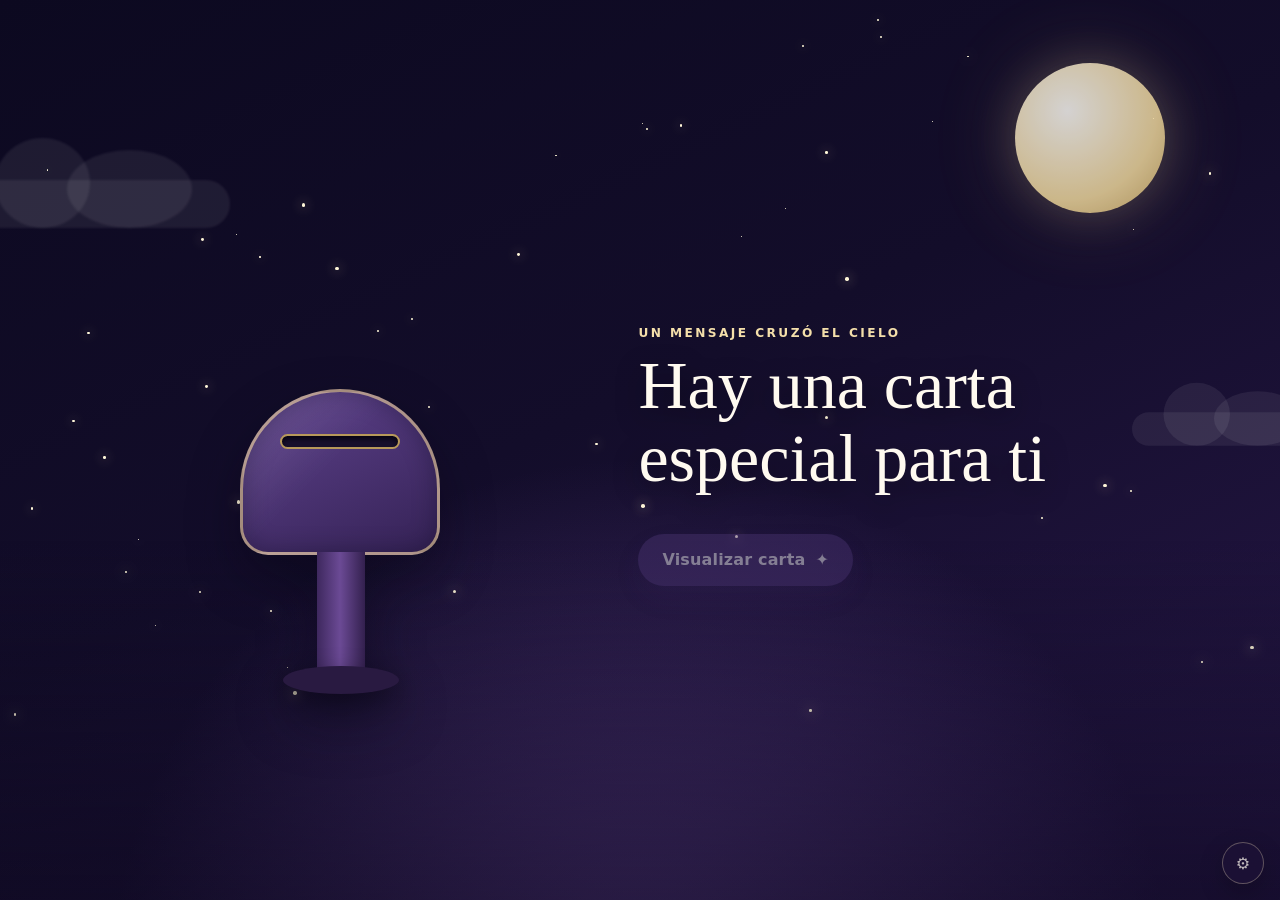
==== commit ddf42664: "Add files via upload" ====
--- a/index.html
+++ b/index.html
@@ -87,9 +87,14 @@
           <p class="invitation-kicker reveal-piece">Estás cordialmente invitado a celebrar</p>
           <div class="magic-divider reveal-piece" aria-hidden="true"><span></span><b>✦</b><span></span></div>
           <div class="invitation-hero reveal-piece">
-            <figure class="honoree-photo">
-              <span class="portrait-orbit" aria-hidden="true"></span>
-              <img src="assets/images/retrato-cumpleanos.webp" width="487" height="722" alt="Retrato de la homenajeada">
+            <figure class="honoree-window">
+              <span class="window-glow" aria-hidden="true"></span>
+              <span class="window-photo">
+                <img src="assets/images/retrato-cumpleanos.webp" width="487" height="722" alt="Retrato de la homenajeada">
+              </span>
+              <img class="window-ornament" src="assets/images/portrait-window-frame.svg" width="260" height="300" alt="" aria-hidden="true">
+              <span class="window-spark window-spark-one" aria-hidden="true">✦</span>
+              <span class="window-spark window-spark-two" aria-hidden="true">✧</span>
             </figure>
             <div class="hero-copy">
               <span class="hero-overline">Celebremos juntos</span>
@@ -165,6 +170,36 @@
         <p class="eyebrow">Respuesta registrada</p>
         <h2 id="farewell-title">Gracias por confirmar</h2>
         <p id="farewell-message" class="supporting-text">Tu respuesta quedó guardada correctamente. Ya puedes cerrar este enlace.</p>
+
+        <div id="table-reveal" class="table-reveal" hidden>
+          <span class="table-magic" aria-hidden="true">✦</span>
+          <small>Tu lugar en esta celebración</small>
+          <strong id="revealed-table">Mesa por asignar</strong>
+          <span>La magia también tiene un lugar reservado para ustedes</span>
+        </div>
+
+        <section id="guest-constellation" class="guest-constellation" aria-labelledby="constellation-title" hidden>
+          <p class="eyebrow">Una celebración que ya brilla</p>
+          <h3 id="constellation-title">Constelación de invitados</h3>
+          <div id="constellation-sky" class="constellation-sky" aria-hidden="true"></div>
+          <p id="constellation-count" class="constellation-count"></p>
+        </section>
+
+        <div class="final-action-grid">
+          <button id="add-to-calendar" class="button button-soft" type="button" hidden>
+            <span aria-hidden="true">◷</span><span>Agregar al calendario</span>
+          </button>
+          <a id="open-location" class="button button-soft" href="#" target="_blank" rel="noopener noreferrer" hidden>
+            <span aria-hidden="true">⌖</span><span>Cómo llegar</span>
+          </a>
+        </div>
+
+        <button id="download-card-pdf" class="button button-primary download-card-button" type="button">
+          <span class="download-icon" aria-hidden="true">⇩</span>
+          <span class="button-label">Descargar mi invitación en PDF</span>
+          <span class="button-loader" aria-hidden="true"></span>
+        </button>
+        <p id="download-error" class="field-error download-error" role="alert"></p>
         <div class="final-stars" aria-hidden="true"><span>✦</span><span>✧</span><span>✦</span></div>
       </div>
     </section>
@@ -179,6 +214,7 @@
   <script src="assets/js/config.js"></script>
   <script src="assets/js/mock-data.js"></script>
   <script src="assets/js/api.js"></script>
+  <script src="assets/js/pdf-card.js"></script>
   <script src="assets/js/app.js"></script>
 </body>
 </html>
--- a/assets/css/styles.css
+++ b/assets/css/styles.css
@@ -488,12 +488,12 @@
 .invitation-content { position: relative; z-index: 1; text-align: center; }
 .invitation-kicker { margin: 0; color: var(--violet); font-size: .74rem; font-weight: 850; letter-spacing: .23em; text-transform: uppercase; }
 .invitation-hero {
-  width: min(540px, 92%);
-  margin: 8px auto 20px;
+  width: min(620px, 98%);
+  margin: 4px auto 18px;
   display: grid;
-  grid-template-columns: 126px minmax(0, 1fr);
+  grid-template-columns: 228px minmax(0, 1fr);
   align-items: center;
-  gap: 26px;
+  gap: 18px;
   text-align: left;
 }
 .hero-copy { min-width: 0; }
@@ -517,29 +517,30 @@
 .salutation-prefix { color: #8e7444; font-size: .82em; font-style: italic; }
 .invitation-message { max-width: 46ch; margin: 14px auto 24px; color: #665e74; line-height: 1.7; text-wrap: balance; }
 
-.honoree-photo {
+.honoree-window {
   position: relative;
-  width: 116px;
-  aspect-ratio: 1;
+  width: 220px;
+  aspect-ratio: 260 / 300;
   margin: 0 auto;
-  padding: 5px;
-  border-radius: 50%;
-  background: conic-gradient(from 30deg, #f7e7b9, #9e7733, #f0d28d, #7955a0, #f7e7b9);
-  box-shadow: 0 14px 30px rgba(66, 45, 90, .22), 0 0 0 7px rgba(213, 181, 111, .08);
   isolation: isolate;
 }
-.portrait-orbit {
-  position: absolute;
-  inset: -9px;
-  z-index: 0;
-  border: 1px dashed rgba(157, 119, 51, .55);
-  border-radius: 50%;
-  animation: orbitSpin 18s linear infinite;
-}
-.portrait-orbit::before, .portrait-orbit::after { content: "✦"; position: absolute; color: #b58c43; font-size: .68rem; line-height: 1; }
-.portrait-orbit::before { top: 7px; left: 7px; }
-.portrait-orbit::after { right: 4px; bottom: 15px; color: #6d5196; }
-.honoree-photo img { position: relative; z-index: 1; width: 100%; height: 100%; border: 2px solid #fffaf0; border-radius: 50%; display: block; object-fit: cover; object-position: center 22%; }
+.window-photo {
+  position: absolute;
+  inset: 19% 21% 14%;
+  z-index: 1;
+  padding: 4px;
+  overflow: hidden;
+  border: 1px solid rgba(255, 247, 222, .92);
+  border-radius: 48% 48% 40% 40% / 35% 35% 20% 20%;
+  background: linear-gradient(145deg, #f6e3ae, #8f6728);
+  box-shadow: 0 13px 28px rgba(55, 37, 78, .24), inset 0 0 0 2px rgba(255,255,255,.36);
+}
+.window-photo img { width: 100%; height: 100%; border-radius: inherit; display: block; object-fit: cover; object-position: center 24%; filter: contrast(1.03); }
+.window-ornament { position: absolute; inset: 0; z-index: 2; width: 100%; height: 100%; pointer-events: none; filter: drop-shadow(0 8px 14px rgba(77, 52, 112, .16)); }
+.window-glow { position: absolute; inset: 14% 18% 8%; z-index: -1; border-radius: 50%; background: radial-gradient(circle, rgba(236, 202, 122, .42), transparent 68%); filter: blur(10px); animation: windowGlow 3.4s ease-in-out infinite alternate; }
+.window-spark { position: absolute; z-index: 3; color: #e2bd68; filter: drop-shadow(0 0 6px rgba(226,189,104,.62)); animation: windowSpark 2.7s ease-in-out infinite; }
+.window-spark-one { top: 16%; right: 11%; font-size: .78rem; }
+.window-spark-two { left: 8%; bottom: 23%; color: #8a65ae; font-size: .92rem; animation-delay: -1.2s; }
 
 .magic-divider { width: min(250px, 70%); margin: 15px auto; display: flex; align-items: center; gap: 14px; color: var(--gold); }
 .magic-divider span { flex: 1; height: 1px; background: linear-gradient(90deg, transparent, #c8a252); }
@@ -686,7 +687,61 @@
 .balloons span::before { content: ""; position: absolute; left: 50%; bottom: -8px; border: 5px solid transparent; border-bottom: 0; border-top: 8px solid var(--balloon-color); transform: translateX(-50%); }
 .balloons span::after { content: ""; position: absolute; left: 50%; top: 66px; width: 1px; height: 80px; background: rgba(255,255,255,.42); }
 
-.farewell-card { overflow: hidden; }
+.farewell-card { width: min(690px, 100%); overflow: hidden; }
+.table-reveal {
+  position: relative;
+  max-width: 440px;
+  margin: 0 auto 24px;
+  padding: 20px 22px;
+  border: 1px solid rgba(184, 145, 66, .48);
+  border-radius: 20px;
+  display: grid;
+  gap: 5px;
+  color: #5b456f;
+  background:
+    radial-gradient(circle at 50% 0, rgba(241, 215, 145, .36), transparent 55%),
+    linear-gradient(145deg, #fffdf7, #f4ecfa);
+  box-shadow: 0 14px 34px rgba(69, 45, 101, .12), inset 0 0 0 5px rgba(255,255,255,.5);
+  opacity: 0;
+  transform: translateY(16px) scale(.96);
+}
+.table-reveal.is-revealed { animation: tableReveal .85s cubic-bezier(.2,.85,.3,1) forwards; }
+.table-reveal small { color: #9a7738; font-size: .68rem; font-weight: 850; letter-spacing: .15em; text-transform: uppercase; }
+.table-reveal strong { color: var(--violet-deep); font-family: Georgia, serif; font-size: clamp(1.8rem, 6vw, 2.55rem); font-weight: 500; }
+.table-reveal > span:last-child { color: var(--muted); font-size: .78rem; }
+.table-magic { position: absolute; top: -13px; left: 50%; width: 28px; height: 28px; border-radius: 50%; display: grid; place-items: center; color: #f8e9b7; background: var(--violet-deep); transform: translateX(-50%); box-shadow: 0 5px 14px rgba(72,49,108,.3); }
+
+.guest-constellation { margin: 8px 0 24px; }
+.guest-constellation h3 { margin: 0 0 13px; color: #4d3478; font-family: Georgia, serif; font-size: clamp(1.4rem, 4vw, 2rem); font-weight: 500; }
+.constellation-sky {
+  position: relative;
+  width: min(520px, 100%);
+  height: 190px;
+  margin: 0 auto;
+  border: 1px solid rgba(229, 202, 132, .28);
+  border-radius: 22px;
+  overflow: hidden;
+  background:
+    radial-gradient(circle at 68% 18%, rgba(132, 93, 181, .32), transparent 26%),
+    radial-gradient(circle at 25% 80%, rgba(198, 155, 68, .16), transparent 28%),
+    linear-gradient(155deg, #17102f, #2d1b50 58%, #120d29);
+  box-shadow: inset 0 0 32px rgba(5,2,16,.36), 0 13px 30px rgba(48,30,76,.12);
+}
+.constellation-sky::after { content: ""; position: absolute; inset: 0; background: radial-gradient(circle at 50% 50%, transparent, rgba(5,2,16,.22)); pointer-events: none; }
+.constellation-star { position: absolute; z-index: 2; left: var(--star-x); top: var(--star-y); width: var(--star-size); height: var(--star-size); border-radius: 50%; background: #fff7d7; box-shadow: 0 0 5px #f3d98d, 0 0 13px rgba(224,190,109,.62); opacity: 0; transform: scale(.2); animation: constellationBirth .72s ease-out var(--star-delay) forwards, constellationTwinkle 2.8s ease-in-out calc(var(--star-delay) + .8s) infinite alternate; }
+.constellation-star.is-accent { background: #cbb0eb; box-shadow: 0 0 6px #cbb0eb, 0 0 16px rgba(145,104,190,.72); }
+.constellation-lines { position: absolute; inset: 0; z-index: 1; width: 100%; height: 100%; opacity: 0; animation: constellationLines 1.4s ease-out .8s forwards; }
+.constellation-lines line { stroke: rgba(239, 216, 153, .23); stroke-width: .7; stroke-dasharray: 2.2 2.8; }
+.constellation-count { margin: 11px auto 0; color: var(--muted); font-size: .84rem; line-height: 1.5; }
+.constellation-count strong { color: var(--violet-deep); font-size: 1.08em; }
+
+.final-action-grid { margin: 8px 0 13px; display: grid; grid-template-columns: repeat(2, minmax(0, 1fr)); gap: 10px; }
+.button-soft { min-height: 48px; border: 1px solid rgba(103,76,157,.22); color: var(--violet-deep); background: rgba(255,255,255,.8); box-shadow: 0 8px 20px rgba(70,48,105,.08); text-decoration: none; }
+.button-soft:hover:not(:disabled) { border-color: rgba(177,139,61,.5); background: #fffaf0; }
+.download-card-button { min-width: min(330px, 100%); }
+.download-icon { font-size: 1.25rem; line-height: 1; }
+.download-card-button.is-loading .download-icon { display: none; }
+.download-error { margin-bottom: 0; }
 .final-stars { margin-top: 24px; color: var(--gold); letter-spacing: 18px; font-size: 1.35rem; }
 .final-stars span { display: inline-block; animation: twinkle 1.6s ease-in-out infinite alternate; }
 .final-stars span:nth-child(2) { animation-delay: .5s; }
@@ -717,6 +772,8 @@
 @keyframes cardShimmer { 0% { left: -42%; opacity: 0; } 20% { opacity: .62; } 100% { left: 125%; opacity: 0; } }
 @keyframes constellationGlow { from { opacity: .28; transform: scale(.8) rotate(-8deg); } to { opacity: .85; transform: scale(1.18) rotate(8deg); } }
 @keyframes orbitSpin { to { transform: rotate(360deg); } }
+@keyframes windowGlow { from { opacity: .52; transform: scale(.94); } to { opacity: 1; transform: scale(1.05); } }
+@keyframes windowSpark { 0%, 100% { opacity: .35; transform: translateY(2px) scale(.8) rotate(-8deg); } 50% { opacity: 1; transform: translateY(-3px) scale(1.2) rotate(8deg); } }
 @keyframes dividerStar { 0%, 100% { opacity: .65; transform: scale(.86) rotate(0); } 50% { opacity: 1; transform: scale(1.25) rotate(18deg); text-shadow: 0 0 12px rgba(213,181,111,.7); } }
 @keyframes buttonGleam { 0%, 65% { transform: translateX(-140%); } 90%, 100% { transform: translateX(140%); } }
 @keyframes cursorSpark {
@@ -724,6 +781,10 @@
   22% { opacity: .95; }
   100% { opacity: 0; transform: translate3d(calc(var(--spark-x) + var(--spark-drift)), calc(var(--spark-y) - 28px), 0) scale(1.15) rotate(var(--spark-rotate)); }
 }
+@keyframes tableReveal { 0% { opacity: 0; transform: translateY(16px) scale(.96); } 58% { opacity: 1; transform: translateY(-3px) scale(1.015); } 100% { opacity: 1; transform: none; } }
+@keyframes constellationBirth { 0% { opacity: 0; transform: scale(.2); } 65% { opacity: 1; transform: scale(1.55); } 100% { opacity: .9; transform: scale(1); } }
+@keyframes constellationTwinkle { from { opacity: .42; filter: brightness(.85); } to { opacity: 1; filter: brightness(1.3); } }
+@keyframes constellationLines { from { opacity: 0; } to { opacity: 1; } }
 
 @media (max-width: 760px) {
   .app-shell { min-height: 100svh; padding: max(14px, env(safe-area-inset-top)) 16px max(18px, env(safe-area-inset-bottom)); }
@@ -745,14 +806,15 @@
   .intro-copy .eyebrow { margin-bottom: 7px; font-size: .68rem; }
   .glass-card { padding: 31px 22px; border-radius: 23px; }
   .invitation-card { min-height: auto; padding: 48px 27px 44px; border-radius: 20px 20px 8px 8px; box-shadow: 0 25px 68px rgba(4, 2, 16, .4); }
-  .invitation-hero { width: min(470px, 94%); grid-template-columns: 96px minmax(0, 1fr); gap: 19px; }
-  .honoree-photo { width: 88px; padding: 4px; }
+  .invitation-hero { width: min(530px, 98%); grid-template-columns: 166px minmax(0, 1fr); gap: 13px; }
+  .honoree-window { width: 160px; }
   .hero-overline { font-size: .61rem; }
   .invitation-content h2 { font-size: clamp(2.15rem, 10vw, 3.7rem); }
   .guest-line { padding: 9px 15px; font-size: 1rem; }
   .event-grid { grid-template-columns: repeat(2, minmax(0, 1fr)); }
   .event-detail { min-height: 118px; padding: 14px 11px; }
   .decision-grid { grid-template-columns: 1fr; }
+  .final-action-grid { grid-template-columns: 1fr; }
   .decision { min-height: 128px; }
   .cursor-stardust { display: none; }
 }
@@ -785,8 +847,8 @@
   .corner-tr, .corner-br { right: 9px; }
   .invitation-kicker { font-size: .63rem; letter-spacing: .18em; }
   .magic-divider { margin-block: 12px; }
-  .invitation-hero { width: 100%; grid-template-columns: 82px minmax(0, 1fr); gap: 14px; margin-bottom: 17px; }
-  .honoree-photo { width: 76px; }
+  .invitation-hero { width: 100%; grid-template-columns: 136px minmax(0, 1fr); gap: 8px; margin-bottom: 17px; }
+  .honoree-window { width: 132px; }
   .invitation-content h2 { font-size: clamp(1.86rem, 9vw, 2.75rem); }
   .hero-overline { letter-spacing: .12em; }
   .guest-line { width: 100%; border-radius: 14px; font-size: .94rem; }
@@ -795,6 +857,8 @@
   .event-detail { min-height: 105px; padding: 13px; }
   .dress-code { margin-bottom: 18px; }
   .admin-entry { width: 38px; height: 38px; right: 11px; bottom: 11px; }
+  .constellation-sky { height: 170px; border-radius: 18px; }
+  .table-reveal { padding-inline: 17px; }
 }
 
 @media (prefers-reduced-motion: reduce) {
@@ -802,6 +866,7 @@
   .button-glow, .reveal-piece, .corner { opacity: 1; transform: none; }
   .frame-top, .frame-bottom { transform: scaleX(1); }
   .frame-left, .frame-right { transform: scaleY(1); }
-  .assemble, .portrait-orbit, .magic-divider b, .invitation-card .button-primary::after { animation: none !important; }
+  .assemble, .window-glow, .window-spark, .magic-divider b, .invitation-card .button-primary::after, .table-reveal, .constellation-star, .constellation-lines { animation: none !important; }
+  .table-reveal, .constellation-star, .constellation-lines { opacity: 1 !important; transform: none !important; }
   .cursor-stardust { display: none; }
 }
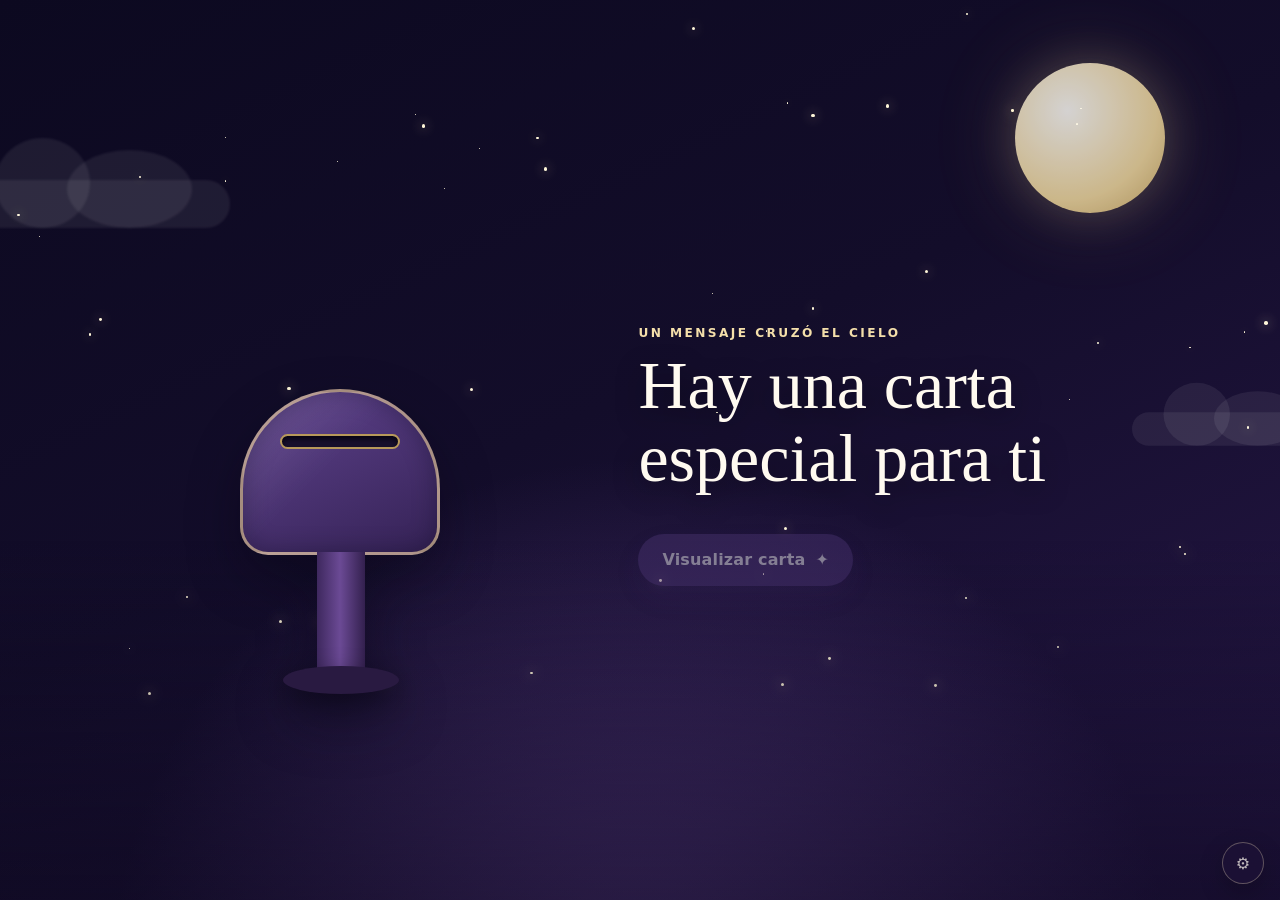
==== commit 02177941: "Add files via upload" ====
--- a/index.html
+++ b/index.html
@@ -92,13 +92,18 @@
               <span class="window-photo">
                 <img src="assets/images/retrato-cumpleanos.webp" width="487" height="722" alt="Retrato de la homenajeada">
               </span>
-              <img class="window-ornament" src="assets/images/portrait-window-frame.svg" width="260" height="300" alt="" aria-hidden="true">
+              <img class="window-ornament" src="assets/images/portrait-window-frame.svg" width="360" height="360" alt="" aria-hidden="true">
               <span class="window-spark window-spark-one" aria-hidden="true">✦</span>
               <span class="window-spark window-spark-two" aria-hidden="true">✧</span>
             </figure>
             <div class="hero-copy">
               <span class="hero-overline">Celebremos juntos</span>
-              <h2 id="invitation-title"><span id="event-title">Mi cumpleaños</span></h2>
+              <h2 id="invitation-title" class="celebration-title" aria-label="Mi cumpleaños">
+                <span id="event-title-main" class="celebration-word">Cumpleaños</span>
+                <span id="event-title-connector" class="celebration-connector">de</span>
+                <strong id="event-title" class="celebration-name">[NOMBRE]</strong>
+              </h2>
+              <span class="title-flourish" aria-hidden="true"><i></i><b>✦</b><i></i></span>
             </div>
           </div>
           <p class="guest-line reveal-piece"><span class="salutation-prefix">Sr/a</span> <strong id="guest-name">Nombre</strong> <span id="guest-treatment"></span></p>
@@ -181,6 +186,10 @@
         <section id="guest-constellation" class="guest-constellation" aria-labelledby="constellation-title" hidden>
           <p class="eyebrow">Una celebración que ya brilla</p>
           <h3 id="constellation-title">Constelación de invitados</h3>
+          <div class="constellation-explainer">
+            <span class="constellation-example-star" aria-hidden="true">✦</span>
+            <p><strong>¿Cómo funciona?</strong><span id="constellation-explanation">Cada estrella representa a una persona que confirmó su asistencia. Es anónima: nunca muestra nombres.</span></p>
+          </div>
           <div id="constellation-sky" class="constellation-sky" aria-hidden="true"></div>
           <p id="constellation-count" class="constellation-count"></p>
         </section>
--- a/assets/css/styles.css
+++ b/assets/css/styles.css
@@ -488,17 +488,25 @@
 .invitation-content { position: relative; z-index: 1; text-align: center; }
 .invitation-kicker { margin: 0; color: var(--violet); font-size: .74rem; font-weight: 850; letter-spacing: .23em; text-transform: uppercase; }
 .invitation-hero {
-  width: min(620px, 98%);
-  margin: 4px auto 18px;
+  width: min(650px, 100%);
+  margin: 0 auto 22px;
   display: grid;
-  grid-template-columns: 228px minmax(0, 1fr);
+  grid-template-columns: minmax(230px, 260px) minmax(0, 1fr);
   align-items: center;
-  gap: 18px;
+  gap: clamp(24px, 4vw, 38px);
   text-align: left;
 }
 .hero-copy { min-width: 0; }
-.hero-overline { display: block; margin-bottom: 6px; color: #9d7a37; font-size: .69rem; font-weight: 850; letter-spacing: .17em; text-transform: uppercase; }
-.invitation-content h2 { color: #4a346f; font-size: clamp(2.45rem, 6.4vw, 4.8rem); font-style: italic; line-height: .98; }
+.hero-overline { display: block; margin-bottom: 10px; color: #9d7a37; font-size: .69rem; font-weight: 850; letter-spacing: .19em; text-transform: uppercase; }
+.celebration-title { min-width: 0; margin: 0; color: #4a346f; font-family: Georgia, serif; line-height: .94; }
+.celebration-word { display: block; font-size: clamp(2.25rem, 5.8vw, 4rem); font-style: italic; font-weight: 500; letter-spacing: -.045em; }
+.celebration-connector { display: block; margin: .12em 0 .08em .12em; color: #9b7837; font-size: clamp(1rem, 2.3vw, 1.35rem); font-style: italic; font-weight: 500; letter-spacing: .08em; }
+.celebration-name { display: block; max-width: 100%; color: #4a346f; font-size: clamp(1.75rem, 4.25vw, 3.15rem); font-style: italic; font-weight: 500; line-height: 1.02; letter-spacing: -.035em; overflow-wrap: anywhere; text-wrap: balance; }
+.celebration-title [hidden] { display: none; }
+.title-flourish { width: min(210px, 88%); margin-top: 15px; display: flex; align-items: center; gap: 9px; color: #c49a48; }
+.title-flourish i { flex: 1; height: 1px; background: linear-gradient(90deg, #c39b4b, transparent); }
+.title-flourish i:last-child { background: linear-gradient(90deg, transparent, #c39b4b); }
+.title-flourish b { font-size: .68rem; }
 .guest-line {
   width: fit-content;
   max-width: 100%;
@@ -511,6 +519,8 @@
   font-family: Georgia, serif;
   font-size: 1.08rem;
   line-height: 1.4;
+  overflow-wrap: anywhere;
+  text-wrap: balance;
 }
 .guest-line strong { color: var(--violet-deep); font-size: 1.18em; }
 .guest-line #guest-treatment { color: var(--violet-deep); }
@@ -519,25 +529,25 @@
 
 .honoree-window {
   position: relative;
-  width: 220px;
-  aspect-ratio: 260 / 300;
+  width: 250px;
+  aspect-ratio: 1;
   margin: 0 auto;
   isolation: isolate;
 }
 .window-photo {
   position: absolute;
-  inset: 19% 21% 14%;
+  inset: 19% 17% 17%;
   z-index: 1;
   padding: 4px;
   overflow: hidden;
   border: 1px solid rgba(255, 247, 222, .92);
-  border-radius: 48% 48% 40% 40% / 35% 35% 20% 20%;
+  border-radius: 48% 48% 34% 34% / 34% 34% 22% 22%;
   background: linear-gradient(145deg, #f6e3ae, #8f6728);
-  box-shadow: 0 13px 28px rgba(55, 37, 78, .24), inset 0 0 0 2px rgba(255,255,255,.36);
+  box-shadow: 0 16px 34px rgba(55, 37, 78, .24), inset 0 0 0 2px rgba(255,255,255,.42);
 }
 .window-photo img { width: 100%; height: 100%; border-radius: inherit; display: block; object-fit: cover; object-position: center 24%; filter: contrast(1.03); }
-.window-ornament { position: absolute; inset: 0; z-index: 2; width: 100%; height: 100%; pointer-events: none; filter: drop-shadow(0 8px 14px rgba(77, 52, 112, .16)); }
-.window-glow { position: absolute; inset: 14% 18% 8%; z-index: -1; border-radius: 50%; background: radial-gradient(circle, rgba(236, 202, 122, .42), transparent 68%); filter: blur(10px); animation: windowGlow 3.4s ease-in-out infinite alternate; }
+.window-ornament { position: absolute; inset: 0; z-index: 2; width: 100%; height: 100%; pointer-events: none; filter: drop-shadow(0 10px 16px rgba(77, 52, 112, .17)); }
+.window-glow { position: absolute; inset: 11% 10% 7%; z-index: -1; border-radius: 50%; background: radial-gradient(circle, rgba(236, 202, 122, .46), transparent 68%); filter: blur(11px); animation: windowGlow 3.4s ease-in-out infinite alternate; }
 .window-spark { position: absolute; z-index: 3; color: #e2bd68; filter: drop-shadow(0 0 6px rgba(226,189,104,.62)); animation: windowSpark 2.7s ease-in-out infinite; }
 .window-spark-one { top: 16%; right: 11%; font-size: .78rem; }
 .window-spark-two { left: 8%; bottom: 23%; color: #8a65ae; font-size: .92rem; animation-delay: -1.2s; }
@@ -713,6 +723,11 @@
 
 .guest-constellation { margin: 8px 0 24px; }
 .guest-constellation h3 { margin: 0 0 13px; color: #4d3478; font-family: Georgia, serif; font-size: clamp(1.4rem, 4vw, 2rem); font-weight: 500; }
+.constellation-explainer { max-width: 560px; margin: 0 auto 14px; padding: 12px 15px; border: 1px solid rgba(220,189,111,.2); border-radius: 15px; display: grid; grid-template-columns: 31px 1fr; align-items: center; gap: 10px; color: #e9e0f6; background: linear-gradient(135deg, rgba(46,30,82,.94), rgba(19,12,43,.94)); text-align: left; }
+.constellation-example-star { color: #f1d78b; font-size: 1.22rem; text-align: center; filter: drop-shadow(0 0 7px rgba(241,215,139,.72)); animation: constellationTwinkle 2.2s ease-in-out infinite alternate; }
+.constellation-explainer p { margin: 0; font-size: .78rem; line-height: 1.45; }
+.constellation-explainer strong { display: block; margin-bottom: 2px; color: #f3d995; font-size: .72rem; letter-spacing: .08em; text-transform: uppercase; }
+.constellation-explainer span:last-child { color: #d7cee8; }
 .constellation-sky {
   position: relative;
   width: min(520px, 100%);
@@ -806,10 +821,13 @@
   .intro-copy .eyebrow { margin-bottom: 7px; font-size: .68rem; }
   .glass-card { padding: 31px 22px; border-radius: 23px; }
   .invitation-card { min-height: auto; padding: 48px 27px 44px; border-radius: 20px 20px 8px 8px; box-shadow: 0 25px 68px rgba(4, 2, 16, .4); }
-  .invitation-hero { width: min(530px, 98%); grid-template-columns: 166px minmax(0, 1fr); gap: 13px; }
-  .honoree-window { width: 160px; }
-  .hero-overline { font-size: .61rem; }
-  .invitation-content h2 { font-size: clamp(2.15rem, 10vw, 3.7rem); }
+  .invitation-hero { width: min(520px, 100%); grid-template-columns: 1fr; gap: 8px; text-align: center; }
+  .honoree-window { width: min(230px, 74vw); }
+  .hero-copy { width: min(430px, 100%); margin: 0 auto; }
+  .hero-overline { font-size: .62rem; }
+  .celebration-word { font-size: clamp(2.5rem, 11vw, 3.75rem); }
+  .celebration-name { font-size: clamp(2rem, 8.5vw, 3rem); }
+  .title-flourish { margin-inline: auto; }
   .guest-line { padding: 9px 15px; font-size: 1rem; }
   .event-grid { grid-template-columns: repeat(2, minmax(0, 1fr)); }
   .event-detail { min-height: 118px; padding: 14px 11px; }
@@ -847,9 +865,10 @@
   .corner-tr, .corner-br { right: 9px; }
   .invitation-kicker { font-size: .63rem; letter-spacing: .18em; }
   .magic-divider { margin-block: 12px; }
-  .invitation-hero { width: 100%; grid-template-columns: 136px minmax(0, 1fr); gap: 8px; margin-bottom: 17px; }
-  .honoree-window { width: 132px; }
-  .invitation-content h2 { font-size: clamp(1.86rem, 9vw, 2.75rem); }
+  .invitation-hero { width: 100%; grid-template-columns: 1fr; gap: 5px; margin-bottom: 18px; }
+  .honoree-window { width: min(205px, 70vw); }
+  .celebration-word { font-size: clamp(2.25rem, 12vw, 3.2rem); }
+  .celebration-name { font-size: clamp(1.82rem, 9.5vw, 2.65rem); }
   .hero-overline { letter-spacing: .12em; }
   .guest-line { width: 100%; border-radius: 14px; font-size: .94rem; }
   .invitation-message { margin-bottom: 18px; font-size: .92rem; }
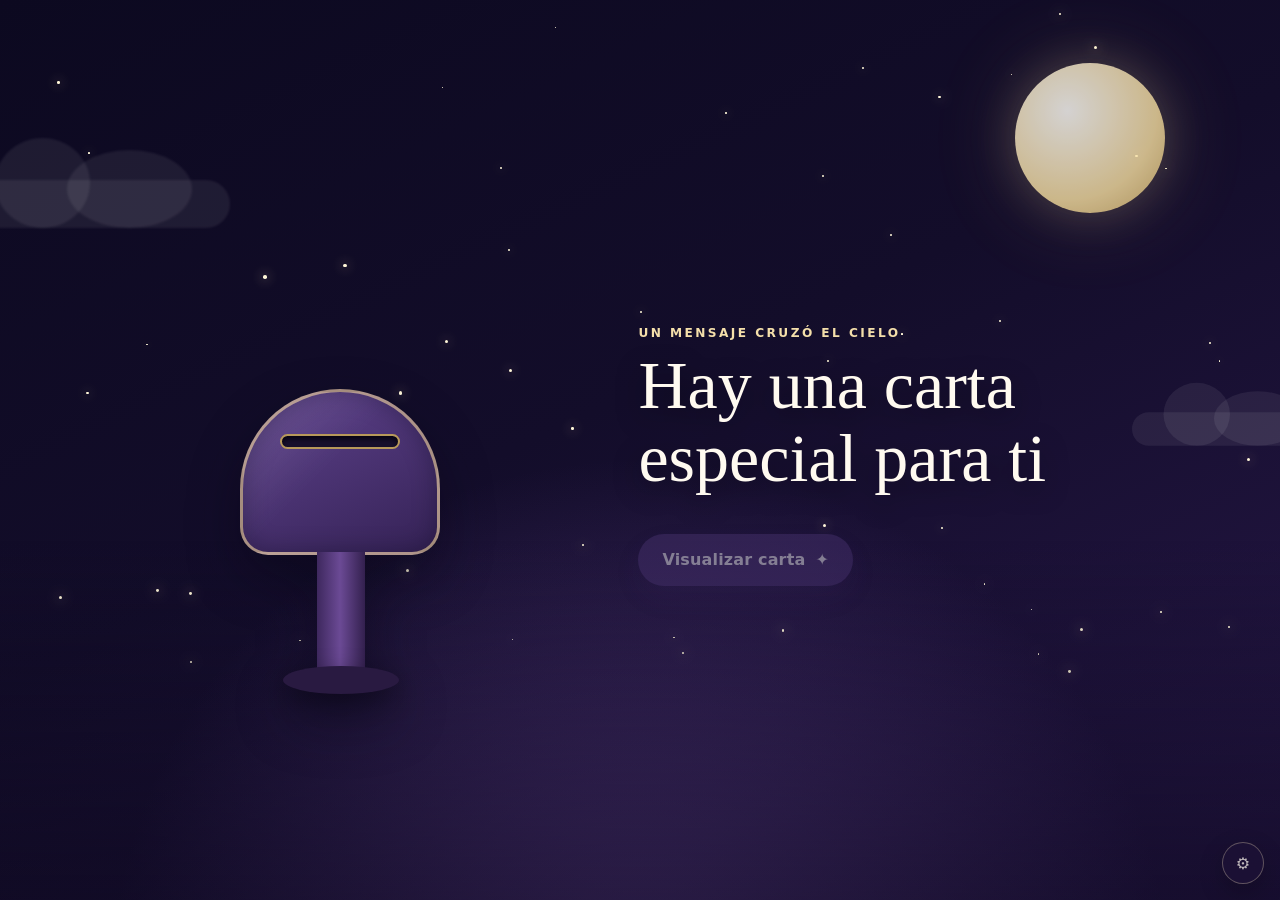
==== commit e9e3849a: "Add files via upload" ====
--- a/index.html
+++ b/index.html
@@ -87,22 +87,25 @@
           <p class="invitation-kicker reveal-piece">Estás cordialmente invitado a celebrar</p>
           <div class="magic-divider reveal-piece" aria-hidden="true"><span></span><b>✦</b><span></span></div>
           <div class="invitation-hero reveal-piece">
-            <figure class="honoree-window">
-              <span class="window-glow" aria-hidden="true"></span>
-              <span class="window-photo">
+            <figure class="honoree-portrait">
+              <span class="portrait-aura" aria-hidden="true"></span>
+              <span class="portrait-orbit portrait-orbit-one" aria-hidden="true"></span>
+              <span class="portrait-orbit portrait-orbit-two" aria-hidden="true"></span>
+              <span class="portrait-photo">
                 <img src="assets/images/retrato-cumpleanos.webp" width="487" height="722" alt="Retrato de la homenajeada">
               </span>
-              <img class="window-ornament" src="assets/images/portrait-window-frame.svg" width="360" height="360" alt="" aria-hidden="true">
-              <span class="window-spark window-spark-one" aria-hidden="true">✦</span>
-              <span class="window-spark window-spark-two" aria-hidden="true">✧</span>
+              <span class="portrait-ring" aria-hidden="true"></span>
+              <span class="portrait-spark portrait-spark-one" aria-hidden="true">✦</span>
+              <span class="portrait-spark portrait-spark-two" aria-hidden="true">✧</span>
+              <span class="portrait-spark portrait-spark-three" aria-hidden="true">✦</span>
             </figure>
             <div class="hero-copy">
-              <span class="hero-overline">Celebremos juntos</span>
-              <h2 id="invitation-title" class="celebration-title" aria-label="Mi cumpleaños">
-                <span id="event-title-main" class="celebration-word">Cumpleaños</span>
-                <span id="event-title-connector" class="celebration-connector">de</span>
-                <strong id="event-title" class="celebration-name">[NOMBRE]</strong>
+              <span class="hero-overline">Una noche escrita en las estrellas</span>
+              <h2 id="invitation-title" class="celebration-title" aria-label="Celebrando mis 50 años">
+                <span id="event-title-main" class="celebration-word">Celebrando</span>
+                <strong id="event-title" class="celebration-name">mis 50 años</strong>
               </h2>
+              <p class="milestone-note">Medio siglo de historias, afecto y momentos inolvidables.</p>
               <span class="title-flourish" aria-hidden="true"><i></i><b>✦</b><i></i></span>
             </div>
           </div>
--- a/assets/css/styles.css
+++ b/assets/css/styles.css
@@ -491,7 +491,7 @@
   width: min(650px, 100%);
   margin: 0 auto 22px;
   display: grid;
-  grid-template-columns: minmax(230px, 260px) minmax(0, 1fr);
+  grid-template-columns: minmax(270px, 282px) minmax(0, 1fr);
   align-items: center;
   gap: clamp(24px, 4vw, 38px);
   text-align: left;
@@ -499,10 +499,10 @@
 .hero-copy { min-width: 0; }
 .hero-overline { display: block; margin-bottom: 10px; color: #9d7a37; font-size: .69rem; font-weight: 850; letter-spacing: .19em; text-transform: uppercase; }
 .celebration-title { min-width: 0; margin: 0; color: #4a346f; font-family: Georgia, serif; line-height: .94; }
-.celebration-word { display: block; font-size: clamp(2.25rem, 5.8vw, 4rem); font-style: italic; font-weight: 500; letter-spacing: -.045em; }
-.celebration-connector { display: block; margin: .12em 0 .08em .12em; color: #9b7837; font-size: clamp(1rem, 2.3vw, 1.35rem); font-style: italic; font-weight: 500; letter-spacing: .08em; }
-.celebration-name { display: block; max-width: 100%; color: #4a346f; font-size: clamp(1.75rem, 4.25vw, 3.15rem); font-style: italic; font-weight: 500; line-height: 1.02; letter-spacing: -.035em; overflow-wrap: anywhere; text-wrap: balance; }
+.celebration-word { display: block; color: #8d6a2d; font-size: clamp(1.35rem, 3vw, 2rem); font-style: italic; font-weight: 500; letter-spacing: .015em; }
+.celebration-name { display: block; max-width: 100%; margin-top: .12em; color: #4a346f; font-size: clamp(2.05rem, 4.7vw, 3.25rem); font-style: italic; font-weight: 500; line-height: 1; letter-spacing: -.035em; overflow-wrap: anywhere; text-wrap: balance; }
 .celebration-title [hidden] { display: none; }
+.milestone-note { max-width: 29ch; margin: 13px 0 0; color: #72687f; font-family: Georgia, serif; font-size: .91rem; font-style: italic; line-height: 1.55; text-wrap: balance; }
 .title-flourish { width: min(210px, 88%); margin-top: 15px; display: flex; align-items: center; gap: 9px; color: #c49a48; }
 .title-flourish i { flex: 1; height: 1px; background: linear-gradient(90deg, #c39b4b, transparent); }
 .title-flourish i:last-child { background: linear-gradient(90deg, transparent, #c39b4b); }
@@ -527,30 +527,46 @@
 .salutation-prefix { color: #8e7444; font-size: .82em; font-style: italic; }
 .invitation-message { max-width: 46ch; margin: 14px auto 24px; color: #665e74; line-height: 1.7; text-wrap: balance; }
 
-.honoree-window {
+.honoree-portrait {
   position: relative;
-  width: 250px;
+  width: 276px;
   aspect-ratio: 1;
   margin: 0 auto;
   isolation: isolate;
 }
-.window-photo {
-  position: absolute;
-  inset: 19% 17% 17%;
+.portrait-aura {
+  position: absolute;
+  inset: 2%;
+  z-index: -1;
+  border-radius: 50%;
+  background: radial-gradient(circle, rgba(237,205,126,.52), rgba(118,80,154,.12) 55%, transparent 72%);
+  filter: blur(12px);
+  animation: portraitAura 3.8s ease-in-out infinite alternate;
+}
+.portrait-photo {
+  position: absolute;
+  inset: 9%;
   z-index: 1;
-  padding: 4px;
+  padding: 6px;
   overflow: hidden;
-  border: 1px solid rgba(255, 247, 222, .92);
-  border-radius: 48% 48% 34% 34% / 34% 34% 22% 22%;
-  background: linear-gradient(145deg, #f6e3ae, #8f6728);
-  box-shadow: 0 16px 34px rgba(55, 37, 78, .24), inset 0 0 0 2px rgba(255,255,255,.42);
-}
-.window-photo img { width: 100%; height: 100%; border-radius: inherit; display: block; object-fit: cover; object-position: center 24%; filter: contrast(1.03); }
-.window-ornament { position: absolute; inset: 0; z-index: 2; width: 100%; height: 100%; pointer-events: none; filter: drop-shadow(0 10px 16px rgba(77, 52, 112, .17)); }
-.window-glow { position: absolute; inset: 11% 10% 7%; z-index: -1; border-radius: 50%; background: radial-gradient(circle, rgba(236, 202, 122, .46), transparent 68%); filter: blur(11px); animation: windowGlow 3.4s ease-in-out infinite alternate; }
-.window-spark { position: absolute; z-index: 3; color: #e2bd68; filter: drop-shadow(0 0 6px rgba(226,189,104,.62)); animation: windowSpark 2.7s ease-in-out infinite; }
-.window-spark-one { top: 16%; right: 11%; font-size: .78rem; }
-.window-spark-two { left: 8%; bottom: 23%; color: #8a65ae; font-size: .92rem; animation-delay: -1.2s; }
+  border: 1px solid rgba(255,248,226,.92);
+  border-radius: 50%;
+  background: linear-gradient(145deg, #f8e7b6, #a4772f 48%, #78519b);
+  box-shadow: 0 18px 42px rgba(55,37,78,.28), inset 0 0 0 2px rgba(255,255,255,.46);
+}
+.portrait-photo img { width: 100%; height: 100%; border-radius: 50%; display: block; object-fit: cover; object-position: center 24%; filter: contrast(1.04) brightness(1.02); }
+.portrait-photo::after { content: ""; position: absolute; inset: 6px; border-radius: 50%; box-shadow: inset 0 -24px 35px rgba(18,10,36,.2), inset 0 0 0 1px rgba(255,255,255,.28); pointer-events: none; }
+.portrait-ring { position: absolute; inset: 6.5%; z-index: 2; border: 1px solid rgba(226,190,104,.75); border-radius: 50%; box-shadow: 0 0 15px rgba(221,185,99,.23); pointer-events: none; }
+.portrait-orbit { position: absolute; z-index: 0; border-radius: 50%; pointer-events: none; }
+.portrait-orbit::before, .portrait-orbit::after { content: "✦"; position: absolute; color: #e6c46f; font-size: .72rem; filter: drop-shadow(0 0 6px rgba(230,196,111,.7)); }
+.portrait-orbit::before { top: -6px; left: 50%; }
+.portrait-orbit::after { right: -5px; top: 54%; color: #9b78bd; }
+.portrait-orbit-one { inset: 1%; border: 1px dashed rgba(194,151,67,.63); animation: portraitOrbit 18s linear infinite; }
+.portrait-orbit-two { inset: 4.5%; border: 1px solid rgba(115,78,157,.22); animation: portraitOrbitReverse 23s linear infinite; }
+.portrait-spark { position: absolute; z-index: 3; color: #e3bd61; filter: drop-shadow(0 0 7px rgba(227,189,97,.72)); animation: portraitSpark 2.8s ease-in-out infinite; }
+.portrait-spark-one { top: 9%; right: 13%; font-size: .85rem; }
+.portrait-spark-two { left: 1%; bottom: 29%; color: #9673b7; font-size: 1rem; animation-delay: -.9s; }
+.portrait-spark-three { right: 4%; bottom: 17%; font-size: .65rem; animation-delay: -1.7s; }
 
 .magic-divider { width: min(250px, 70%); margin: 15px auto; display: flex; align-items: center; gap: 14px; color: var(--gold); }
 .magic-divider span { flex: 1; height: 1px; background: linear-gradient(90deg, transparent, #c8a252); }
@@ -787,8 +803,10 @@
 @keyframes cardShimmer { 0% { left: -42%; opacity: 0; } 20% { opacity: .62; } 100% { left: 125%; opacity: 0; } }
 @keyframes constellationGlow { from { opacity: .28; transform: scale(.8) rotate(-8deg); } to { opacity: .85; transform: scale(1.18) rotate(8deg); } }
 @keyframes orbitSpin { to { transform: rotate(360deg); } }
-@keyframes windowGlow { from { opacity: .52; transform: scale(.94); } to { opacity: 1; transform: scale(1.05); } }
-@keyframes windowSpark { 0%, 100% { opacity: .35; transform: translateY(2px) scale(.8) rotate(-8deg); } 50% { opacity: 1; transform: translateY(-3px) scale(1.2) rotate(8deg); } }
+@keyframes portraitAura { from { opacity: .52; transform: scale(.93); } to { opacity: 1; transform: scale(1.07); } }
+@keyframes portraitOrbit { to { transform: rotate(360deg); } }
+@keyframes portraitOrbitReverse { to { transform: rotate(-360deg); } }
+@keyframes portraitSpark { 0%, 100% { opacity: .34; transform: translateY(2px) scale(.78) rotate(-10deg); } 50% { opacity: 1; transform: translateY(-4px) scale(1.24) rotate(9deg); } }
 @keyframes dividerStar { 0%, 100% { opacity: .65; transform: scale(.86) rotate(0); } 50% { opacity: 1; transform: scale(1.25) rotate(18deg); text-shadow: 0 0 12px rgba(213,181,111,.7); } }
 @keyframes buttonGleam { 0%, 65% { transform: translateX(-140%); } 90%, 100% { transform: translateX(140%); } }
 @keyframes cursorSpark {
@@ -822,11 +840,12 @@
   .glass-card { padding: 31px 22px; border-radius: 23px; }
   .invitation-card { min-height: auto; padding: 48px 27px 44px; border-radius: 20px 20px 8px 8px; box-shadow: 0 25px 68px rgba(4, 2, 16, .4); }
   .invitation-hero { width: min(520px, 100%); grid-template-columns: 1fr; gap: 8px; text-align: center; }
-  .honoree-window { width: min(230px, 74vw); }
+  .honoree-portrait { width: min(244px, 76vw); }
   .hero-copy { width: min(430px, 100%); margin: 0 auto; }
   .hero-overline { font-size: .62rem; }
-  .celebration-word { font-size: clamp(2.5rem, 11vw, 3.75rem); }
-  .celebration-name { font-size: clamp(2rem, 8.5vw, 3rem); }
+  .celebration-word { font-size: clamp(1.35rem, 6vw, 1.8rem); }
+  .celebration-name { font-size: clamp(2.05rem, 9vw, 2.85rem); }
+  .milestone-note { margin-inline: auto; }
   .title-flourish { margin-inline: auto; }
   .guest-line { padding: 9px 15px; font-size: 1rem; }
   .event-grid { grid-template-columns: repeat(2, minmax(0, 1fr)); }
@@ -866,9 +885,9 @@
   .invitation-kicker { font-size: .63rem; letter-spacing: .18em; }
   .magic-divider { margin-block: 12px; }
   .invitation-hero { width: 100%; grid-template-columns: 1fr; gap: 5px; margin-bottom: 18px; }
-  .honoree-window { width: min(205px, 70vw); }
-  .celebration-word { font-size: clamp(2.25rem, 12vw, 3.2rem); }
-  .celebration-name { font-size: clamp(1.82rem, 9.5vw, 2.65rem); }
+  .honoree-portrait { width: min(222px, 72vw); }
+  .celebration-word { font-size: clamp(1.25rem, 6vw, 1.55rem); }
+  .celebration-name { font-size: clamp(1.95rem, 10vw, 2.55rem); }
   .hero-overline { letter-spacing: .12em; }
   .guest-line { width: 100%; border-radius: 14px; font-size: .94rem; }
   .invitation-message { margin-bottom: 18px; font-size: .92rem; }
@@ -885,7 +904,7 @@
   .button-glow, .reveal-piece, .corner { opacity: 1; transform: none; }
   .frame-top, .frame-bottom { transform: scaleX(1); }
   .frame-left, .frame-right { transform: scaleY(1); }
-  .assemble, .window-glow, .window-spark, .magic-divider b, .invitation-card .button-primary::after, .table-reveal, .constellation-star, .constellation-lines { animation: none !important; }
+  .assemble, .portrait-aura, .portrait-orbit, .portrait-spark, .magic-divider b, .invitation-card .button-primary::after, .table-reveal, .constellation-star, .constellation-lines { animation: none !important; }
   .table-reveal, .constellation-star, .constellation-lines { opacity: 1 !important; transform: none !important; }
   .cursor-stardust { display: none; }
 }
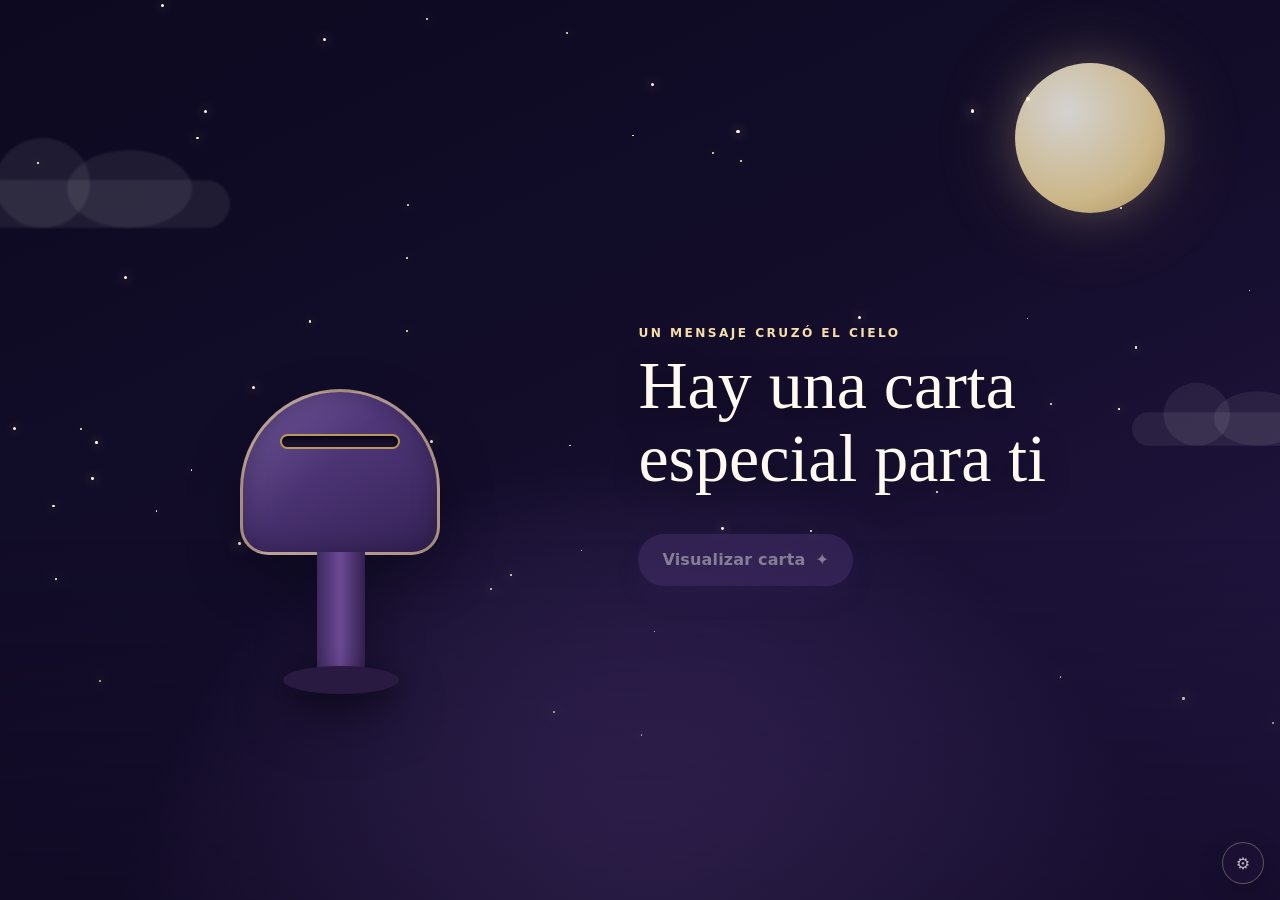
==== commit 2d401888: "Add files via upload" ====
--- a/index.html
+++ b/index.html
@@ -5,6 +5,8 @@
   <meta name="viewport" content="width=device-width, initial-scale=1">
   <meta name="theme-color" content="#17102f">
   <meta name="description" content="Invitación personalizada de cumpleaños">
+  <link rel="preconnect" href="https://script.google.com">
+  <link rel="preconnect" href="https://script.googleusercontent.com" crossorigin>
   <title>Una invitación mágica para ti</title>
   <link rel="preconnect" href="https://script.google.com">
   <link rel="dns-prefetch" href="//script.google.com">
@@ -84,7 +86,12 @@
         <div class="corner corner-br" aria-hidden="true">✦</div>
 
         <div class="invitation-content">
-          <p class="invitation-kicker reveal-piece">Estás cordialmente invitado a celebrar</p>
+          <div id="birthday-card-badge" class="birthday-card-badge reveal-piece" hidden>
+            <span aria-hidden="true">✦</span>
+            <strong>Una carta solo para la protagonista</strong>
+            <span aria-hidden="true">✦</span>
+          </div>
+          <p id="invitation-kicker" class="invitation-kicker reveal-piece">Estás cordialmente invitado a celebrar</p>
           <div class="magic-divider reveal-piece" aria-hidden="true"><span></span><b>✦</b><span></span></div>
           <div class="invitation-hero reveal-piece">
             <figure class="honoree-portrait">
@@ -105,11 +112,12 @@
                 <span id="event-title-main" class="celebration-word">Celebrando</span>
                 <strong id="event-title" class="celebration-name">mis 50 años</strong>
               </h2>
-              <p class="milestone-note">Medio siglo de historias, afecto y momentos inolvidables.</p>
+              <p id="milestone-note" class="milestone-note">Medio siglo de historias, afecto y momentos inolvidables.</p>
               <span class="title-flourish" aria-hidden="true"><i></i><b>✦</b><i></i></span>
             </div>
           </div>
-          <p class="guest-line reveal-piece"><span class="salutation-prefix">Sr/a</span> <strong id="guest-name">Nombre</strong> <span id="guest-treatment"></span></p>
+          <p class="guest-line reveal-piece"><span id="guest-honorific" class="salutation-prefix">Sr/a</span> <strong id="guest-name">Nombre</strong> <span id="guest-treatment"></span></p>
+          <p id="birthday-special-message" class="birthday-special-message reveal-piece" hidden>Hoy la invitación también quiere abrazarte: gracias por llenar de luz cada historia y por regalarnos cincuenta años que merecen celebrarse de una forma inolvidable.</p>
           <p id="event-message" class="invitation-message reveal-piece">La compañía de ustedes hará que esta celebración sea aún más inolvidable.</p>
 
           <div class="event-grid reveal-piece">
@@ -193,6 +201,7 @@
             <span class="constellation-example-star" aria-hidden="true">✦</span>
             <p><strong>¿Cómo funciona?</strong><span id="constellation-explanation">Cada estrella representa a una persona que confirmó su asistencia. Es anónima: nunca muestra nombres.</span></p>
           </div>
+          <p id="constellation-lina-legend" class="constellation-lina-legend" hidden><span aria-hidden="true">✦</span> La estrella morada representa a Lina Sofía.</p>
           <div id="constellation-sky" class="constellation-sky" aria-hidden="true"></div>
           <p id="constellation-count" class="constellation-count"></p>
         </section>
--- a/assets/css/styles.css
+++ b/assets/css/styles.css
@@ -124,6 +124,7 @@
 }
 
 .screen[hidden] { display: none !important; }
+.birthday-card-badge[hidden], .birthday-special-message[hidden], .constellation-lina-legend[hidden] { display: none !important; }
 
 .glass-card {
   width: min(620px, 100%);
@@ -760,7 +761,24 @@
 }
 .constellation-sky::after { content: ""; position: absolute; inset: 0; background: radial-gradient(circle at 50% 50%, transparent, rgba(5,2,16,.22)); pointer-events: none; }
 .constellation-star { position: absolute; z-index: 2; left: var(--star-x); top: var(--star-y); width: var(--star-size); height: var(--star-size); border-radius: 50%; background: #fff7d7; box-shadow: 0 0 5px #f3d98d, 0 0 13px rgba(224,190,109,.62); opacity: 0; transform: scale(.2); animation: constellationBirth .72s ease-out var(--star-delay) forwards, constellationTwinkle 2.8s ease-in-out calc(var(--star-delay) + .8s) infinite alternate; }
-.constellation-star.is-accent { background: #cbb0eb; box-shadow: 0 0 6px #cbb0eb, 0 0 16px rgba(145,104,190,.72); }
+.constellation-star.is-accent { background: #f5dda2; box-shadow: 0 0 6px #f5dda2, 0 0 16px rgba(224,190,109,.72); }
+.constellation-star.is-lina-sofia { width: 9px !important; height: 9px !important; background: #b86cff; box-shadow: 0 0 8px #d9a7ff, 0 0 21px rgba(164,79,236,.95), 0 0 34px rgba(112,47,173,.72); }
+
+.constellation-lina-legend { display: inline-flex; align-items: center; gap: 9px; margin: 12px auto 0; padding: 8px 14px; border: 1px solid rgba(191,126,242,.28); border-radius: 999px; color: #ddbcfb; background: rgba(103,44,147,.16); font-size: .82rem; }
+.constellation-lina-legend span { color: #bd6aff; text-shadow: 0 0 12px #b65cff; }
+
+.birthday-card-badge { display: inline-flex; align-items: center; justify-content: center; gap: 12px; margin: 0 auto 16px; padding: 9px 18px; border: 1px solid rgba(162,95,209,.28); border-radius: 999px; color: #6d3f91; background: linear-gradient(90deg, rgba(239,222,249,.78), rgba(255,249,229,.88), rgba(239,222,249,.78)); font-size: .72rem; letter-spacing: .08em; text-transform: uppercase; box-shadow: 0 8px 24px rgba(99,53,135,.1); }
+.birthday-card-badge span { color: #b98738; animation: portraitSparkle 2.2s ease-in-out infinite; }
+.birthday-special-message { max-width: 680px; margin: 4px auto 24px; padding: 18px 22px; border: 1px solid rgba(167,105,206,.2); border-radius: 20px; color: #5a3b71; background: radial-gradient(circle at top, rgba(247,230,255,.88), rgba(255,251,236,.72)); font-family: Georgia, serif; font-size: 1.02rem; font-style: italic; line-height: 1.72; box-shadow: 0 14px 34px rgba(83,44,113,.08); }
+.invitation-card.is-birthday-card { background: radial-gradient(circle at 50% 16%, rgba(247,227,255,.95), transparent 34%), linear-gradient(150deg, #fffdf7 0%, #fbf2ff 48%, #fff8e5 100%); box-shadow: 0 32px 90px rgba(62,25,86,.34), 0 0 50px rgba(177,102,222,.2); }
+.invitation-card.is-birthday-card::after { border-color: rgba(153,82,199,.34); box-shadow: inset 0 0 35px rgba(179,106,221,.1); }
+.invitation-card.is-birthday-card .portrait-aura { background: radial-gradient(circle, rgba(189,111,238,.42), rgba(224,190,109,.2) 43%, transparent 72%); }
+.invitation-card.is-birthday-card .celebration-name { color: #6d338c; text-shadow: 0 8px 24px rgba(111,51,140,.16); }
+
+@media (max-width: 600px) {
+  .birthday-card-badge { max-width: 92%; padding: 8px 12px; font-size: .62rem; line-height: 1.35; }
+  .birthday-special-message { padding: 15px 16px; font-size: .94rem; }
+}
 .constellation-lines { position: absolute; inset: 0; z-index: 1; width: 100%; height: 100%; opacity: 0; animation: constellationLines 1.4s ease-out .8s forwards; }
 .constellation-lines line { stroke: rgba(239, 216, 153, .23); stroke-width: .7; stroke-dasharray: 2.2 2.8; }
 .constellation-count { margin: 11px auto 0; color: var(--muted); font-size: .84rem; line-height: 1.5; }
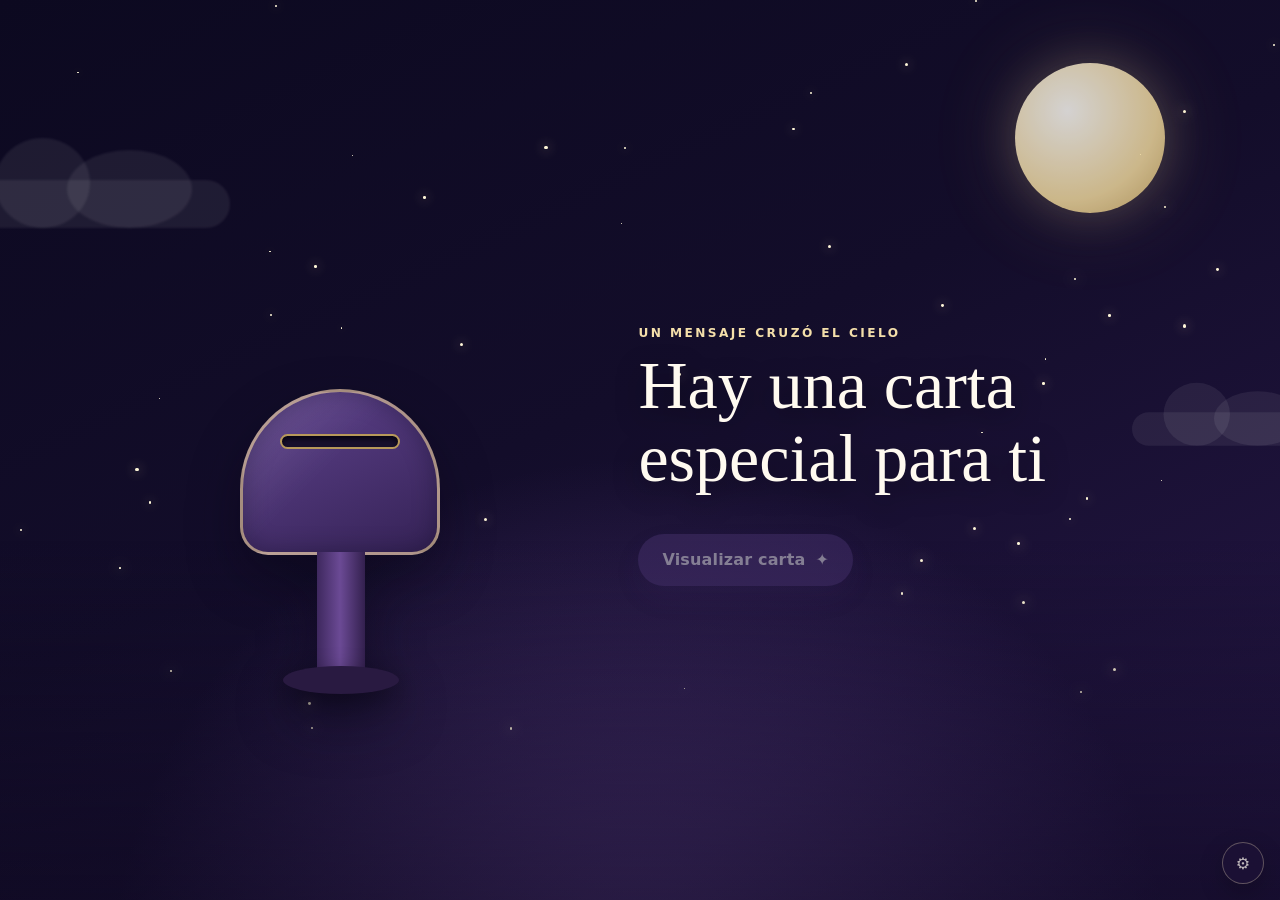
==== commit e9874a8c: "Add files via upload" ====
--- a/index.html
+++ b/index.html
@@ -72,6 +72,9 @@
 
     <section id="screen-invitation" class="screen" aria-labelledby="invitation-title" hidden>
       <article id="invitation-card" class="invitation-card">
+        <button class="guest-logout-button" data-guest-logout type="button" aria-label="Cerrar esta invitación">
+          <span aria-hidden="true">↩</span> Cerrar invitación
+        </button>
         <div class="card-shimmer" aria-hidden="true"></div>
         <div class="card-constellation" aria-hidden="true">
           <span>✦</span><span>✧</span><span>✦</span><span>·</span><span>✧</span>
@@ -107,7 +110,7 @@
               <span class="portrait-spark portrait-spark-three" aria-hidden="true">✦</span>
             </figure>
             <div class="hero-copy">
-              <span class="hero-overline">Una noche escrita en las estrellas</span>
+              <span id="hero-overline" class="hero-overline">Una noche escrita en las estrellas</span>
               <h2 id="invitation-title" class="celebration-title" aria-label="Celebrando mis 50 años">
                 <span id="event-title-main" class="celebration-word">Celebrando</span>
                 <strong id="event-title" class="celebration-name">mis 50 años</strong>
@@ -201,7 +204,6 @@
             <span class="constellation-example-star" aria-hidden="true">✦</span>
             <p><strong>¿Cómo funciona?</strong><span id="constellation-explanation">Cada estrella representa a una persona que confirmó su asistencia. Es anónima: nunca muestra nombres.</span></p>
           </div>
-          <p id="constellation-lina-legend" class="constellation-lina-legend" hidden><span aria-hidden="true">✦</span> La estrella morada representa a Lina Sofía.</p>
           <div id="constellation-sky" class="constellation-sky" aria-hidden="true"></div>
           <p id="constellation-count" class="constellation-count"></p>
         </section>
@@ -221,6 +223,7 @@
           <span class="button-loader" aria-hidden="true"></span>
         </button>
         <p id="download-error" class="field-error download-error" role="alert"></p>
+        <button class="button button-soft farewell-logout-button" data-guest-logout type="button">Cerrar invitación</button>
         <div class="final-stars" aria-hidden="true"><span>✦</span><span>✧</span><span>✦</span></div>
       </div>
     </section>
@@ -236,6 +239,7 @@
   <script src="assets/js/mock-data.js"></script>
   <script src="assets/js/api.js"></script>
   <script src="assets/js/pdf-card.js"></script>
+  <script src="assets/js/guest-session.js"></script>
   <script src="assets/js/app.js"></script>
 </body>
 </html>
--- a/assets/css/styles.css
+++ b/assets/css/styles.css
@@ -124,7 +124,7 @@
 }
 
 .screen[hidden] { display: none !important; }
-.birthday-card-badge[hidden], .birthday-special-message[hidden], .constellation-lina-legend[hidden] { display: none !important; }
+.birthday-card-badge[hidden], .birthday-special-message[hidden] { display: none !important; }
 
 .glass-card {
   width: min(620px, 100%);
@@ -762,20 +762,25 @@
 .constellation-sky::after { content: ""; position: absolute; inset: 0; background: radial-gradient(circle at 50% 50%, transparent, rgba(5,2,16,.22)); pointer-events: none; }
 .constellation-star { position: absolute; z-index: 2; left: var(--star-x); top: var(--star-y); width: var(--star-size); height: var(--star-size); border-radius: 50%; background: #fff7d7; box-shadow: 0 0 5px #f3d98d, 0 0 13px rgba(224,190,109,.62); opacity: 0; transform: scale(.2); animation: constellationBirth .72s ease-out var(--star-delay) forwards, constellationTwinkle 2.8s ease-in-out calc(var(--star-delay) + .8s) infinite alternate; }
 .constellation-star.is-accent { background: #f5dda2; box-shadow: 0 0 6px #f5dda2, 0 0 16px rgba(224,190,109,.72); }
-.constellation-star.is-lina-sofia { width: 9px !important; height: 9px !important; background: #b86cff; box-shadow: 0 0 8px #d9a7ff, 0 0 21px rgba(164,79,236,.95), 0 0 34px rgba(112,47,173,.72); }
-
-.constellation-lina-legend { display: inline-flex; align-items: center; gap: 9px; margin: 12px auto 0; padding: 8px 14px; border: 1px solid rgba(191,126,242,.28); border-radius: 999px; color: #ddbcfb; background: rgba(103,44,147,.16); font-size: .82rem; }
-.constellation-lina-legend span { color: #bd6aff; text-shadow: 0 0 12px #b65cff; }
+.constellation-star.is-secret-violet { width: 9px !important; height: 9px !important; background: #b86cff; box-shadow: 0 0 8px #d9a7ff, 0 0 21px rgba(164,79,236,.95), 0 0 34px rgba(112,47,173,.72); }
 
 .birthday-card-badge { display: inline-flex; align-items: center; justify-content: center; gap: 12px; margin: 0 auto 16px; padding: 9px 18px; border: 1px solid rgba(162,95,209,.28); border-radius: 999px; color: #6d3f91; background: linear-gradient(90deg, rgba(239,222,249,.78), rgba(255,249,229,.88), rgba(239,222,249,.78)); font-size: .72rem; letter-spacing: .08em; text-transform: uppercase; box-shadow: 0 8px 24px rgba(99,53,135,.1); }
 .birthday-card-badge span { color: #b98738; animation: portraitSparkle 2.2s ease-in-out infinite; }
 .birthday-special-message { max-width: 680px; margin: 4px auto 24px; padding: 18px 22px; border: 1px solid rgba(167,105,206,.2); border-radius: 20px; color: #5a3b71; background: radial-gradient(circle at top, rgba(247,230,255,.88), rgba(255,251,236,.72)); font-family: Georgia, serif; font-size: 1.02rem; font-style: italic; line-height: 1.72; box-shadow: 0 14px 34px rgba(83,44,113,.08); }
-.invitation-card.is-birthday-card { background: radial-gradient(circle at 50% 16%, rgba(247,227,255,.95), transparent 34%), linear-gradient(150deg, #fffdf7 0%, #fbf2ff 48%, #fff8e5 100%); box-shadow: 0 32px 90px rgba(62,25,86,.34), 0 0 50px rgba(177,102,222,.2); }
+.invitation-card.is-birthday-card { border-color: rgba(217,169,241,.82); background: radial-gradient(circle at 50% 13%, rgba(235,196,255,.88), transparent 32%), radial-gradient(circle at 8% 72%, rgba(202,142,236,.18), transparent 27%), linear-gradient(150deg, #fffdf7 0%, #f8eaff 48%, #fff4d8 100%); box-shadow: 0 35px 100px rgba(62,25,86,.42), 0 0 68px rgba(177,102,222,.32); }
+.invitation-card.is-birthday-card::before { border-color: rgba(151,75,196,.42); box-shadow: inset 0 0 45px rgba(183,106,226,.12); }
 .invitation-card.is-birthday-card::after { border-color: rgba(153,82,199,.34); box-shadow: inset 0 0 35px rgba(179,106,221,.1); }
 .invitation-card.is-birthday-card .portrait-aura { background: radial-gradient(circle, rgba(189,111,238,.42), rgba(224,190,109,.2) 43%, transparent 72%); }
 .invitation-card.is-birthday-card .celebration-name { color: #6d338c; text-shadow: 0 8px 24px rgba(111,51,140,.16); }
+.invitation-card.is-birthday-card .portrait-ring { border-color: #a95bd0; box-shadow: 0 0 0 5px rgba(255,246,219,.92), 0 0 28px rgba(174,86,218,.44); }
+.invitation-card.is-birthday-card .hero-overline { color: #7c3a9e; }
+
+.guest-logout-button { position: absolute; z-index: 8; top: 25px; right: 28px; min-height: 36px; padding: 8px 13px; border: 1px solid rgba(103,76,157,.22); border-radius: 999px; color: #625673; background: rgba(255,255,255,.76); font-size: .72rem; font-weight: 750; cursor: pointer; backdrop-filter: blur(8px); transition: transform var(--transition), background var(--transition), border-color var(--transition); }
+.guest-logout-button:hover { border-color: rgba(103,76,157,.46); background: #fff; transform: translateY(-1px); }
+.farewell-logout-button { width: min(250px, 100%); margin: 10px auto 0; }
 
 @media (max-width: 600px) {
+  .guest-logout-button { top: 18px; right: 18px; padding: 7px 10px; font-size: .66rem; }
   .birthday-card-badge { max-width: 92%; padding: 8px 12px; font-size: .62rem; line-height: 1.35; }
   .birthday-special-message { padding: 15px 16px; font-size: .94rem; }
 }
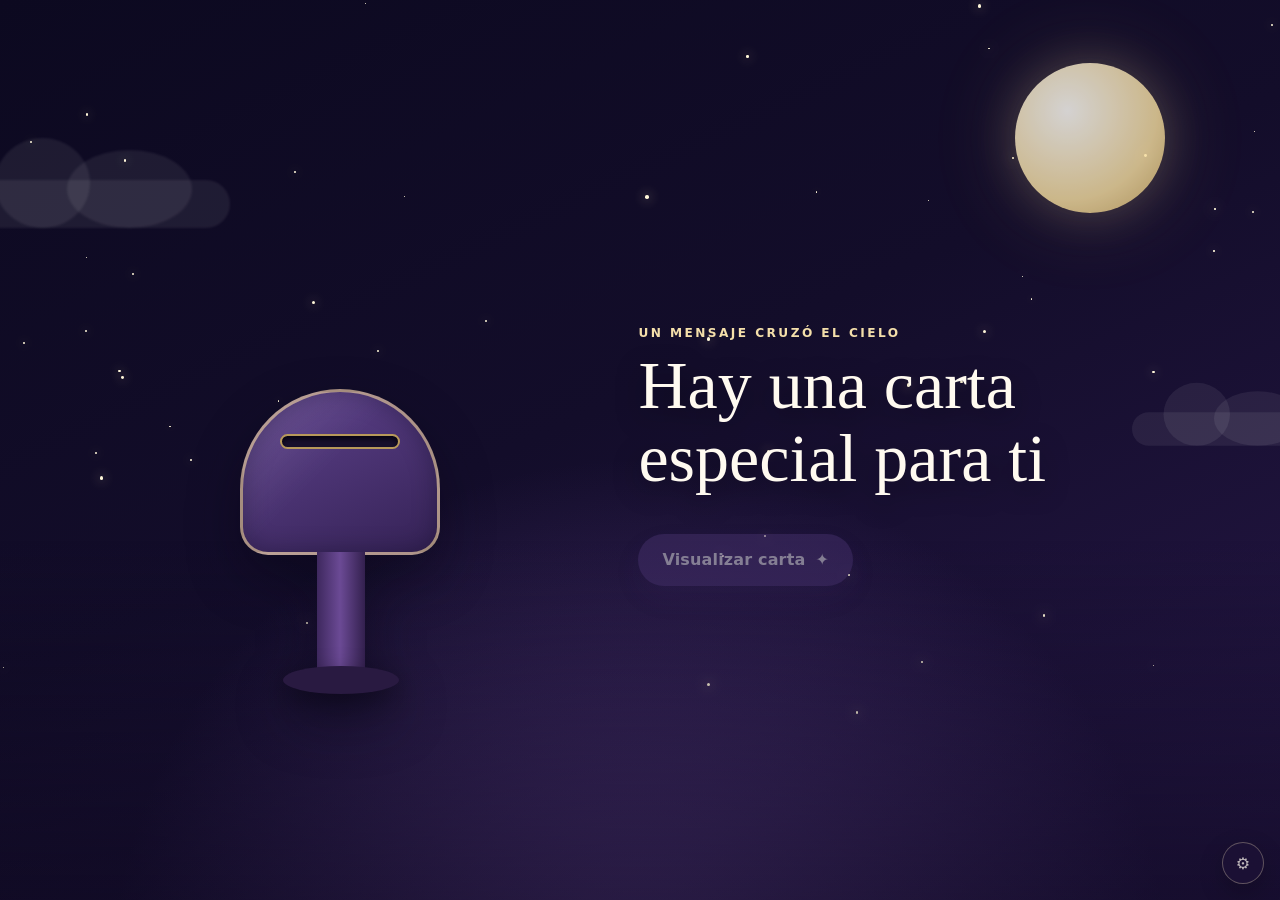
==== commit 97c5fc88: "Add files via upload" ====
--- a/index.html
+++ b/index.html
@@ -209,9 +209,6 @@
         </section>
 
         <div class="final-action-grid">
-          <button id="add-to-calendar" class="button button-soft" type="button" hidden>
-            <span aria-hidden="true">◷</span><span>Agregar al calendario</span>
-          </button>
           <a id="open-location" class="button button-soft" href="#" target="_blank" rel="noopener noreferrer" hidden>
             <span aria-hidden="true">⌖</span><span>Cómo llegar</span>
           </a>
--- a/assets/css/styles.css
+++ b/assets/css/styles.css
@@ -767,13 +767,30 @@
 .birthday-card-badge { display: inline-flex; align-items: center; justify-content: center; gap: 12px; margin: 0 auto 16px; padding: 9px 18px; border: 1px solid rgba(162,95,209,.28); border-radius: 999px; color: #6d3f91; background: linear-gradient(90deg, rgba(239,222,249,.78), rgba(255,249,229,.88), rgba(239,222,249,.78)); font-size: .72rem; letter-spacing: .08em; text-transform: uppercase; box-shadow: 0 8px 24px rgba(99,53,135,.1); }
 .birthday-card-badge span { color: #b98738; animation: portraitSparkle 2.2s ease-in-out infinite; }
 .birthday-special-message { max-width: 680px; margin: 4px auto 24px; padding: 18px 22px; border: 1px solid rgba(167,105,206,.2); border-radius: 20px; color: #5a3b71; background: radial-gradient(circle at top, rgba(247,230,255,.88), rgba(255,251,236,.72)); font-family: Georgia, serif; font-size: 1.02rem; font-style: italic; line-height: 1.72; box-shadow: 0 14px 34px rgba(83,44,113,.08); }
-.invitation-card.is-birthday-card { border-color: rgba(217,169,241,.82); background: radial-gradient(circle at 50% 13%, rgba(235,196,255,.88), transparent 32%), radial-gradient(circle at 8% 72%, rgba(202,142,236,.18), transparent 27%), linear-gradient(150deg, #fffdf7 0%, #f8eaff 48%, #fff4d8 100%); box-shadow: 0 35px 100px rgba(62,25,86,.42), 0 0 68px rgba(177,102,222,.32); }
-.invitation-card.is-birthday-card::before { border-color: rgba(151,75,196,.42); box-shadow: inset 0 0 45px rgba(183,106,226,.12); }
-.invitation-card.is-birthday-card::after { border-color: rgba(153,82,199,.34); box-shadow: inset 0 0 35px rgba(179,106,221,.1); }
-.invitation-card.is-birthday-card .portrait-aura { background: radial-gradient(circle, rgba(189,111,238,.42), rgba(224,190,109,.2) 43%, transparent 72%); }
-.invitation-card.is-birthday-card .celebration-name { color: #6d338c; text-shadow: 0 8px 24px rgba(111,51,140,.16); }
-.invitation-card.is-birthday-card .portrait-ring { border-color: #a95bd0; box-shadow: 0 0 0 5px rgba(255,246,219,.92), 0 0 28px rgba(174,86,218,.44); }
-.invitation-card.is-birthday-card .hero-overline { color: #7c3a9e; }
+.invitation-card.is-birthday-card { border-color: rgba(236,203,125,.82); color: #fff8e8; background: radial-gradient(circle at 50% 8%, rgba(164,87,208,.5), transparent 30%), radial-gradient(circle at 8% 75%, rgba(213,181,111,.15), transparent 28%), linear-gradient(155deg, #21103d 0%, #42205f 48%, #170d31 100%); box-shadow: 0 40px 115px rgba(4,2,16,.62), 0 0 82px rgba(170,94,218,.32); }
+.invitation-card.is-birthday-card::before { border-color: rgba(225,190,105,.58); box-shadow: inset 0 0 55px rgba(198,128,235,.16); }
+.invitation-card.is-birthday-card::after { opacity: .9; filter: brightness(1.45); }
+.invitation-card.is-birthday-card .frame-top, .invitation-card.is-birthday-card .frame-bottom { background: linear-gradient(90deg, transparent, rgba(239,205,123,.9), transparent); }
+.invitation-card.is-birthday-card .frame-left, .invitation-card.is-birthday-card .frame-right { background: linear-gradient(180deg, transparent, rgba(239,205,123,.9), transparent); }
+.invitation-card.is-birthday-card .corner { color: #efd38b; text-shadow: 0 0 15px rgba(239,211,139,.75); }
+.invitation-card.is-birthday-card .birthday-card-badge { border-color: rgba(244,216,143,.72); color: #2b1543; background: linear-gradient(90deg, #d9b868, #fff1bd, #d6aa4f); box-shadow: 0 0 28px rgba(226,190,100,.3); }
+.invitation-card.is-birthday-card .invitation-kicker, .invitation-card.is-birthday-card .hero-overline { color: #f2d993; }
+.invitation-card.is-birthday-card .celebration-word { color: #fffaf0; }
+.invitation-card.is-birthday-card .celebration-name { color: #f4d684; text-shadow: 0 7px 26px rgba(242,210,127,.22); }
+.invitation-card.is-birthday-card .milestone-note, .invitation-card.is-birthday-card .invitation-message { color: rgba(255,248,232,.84); }
+.invitation-card.is-birthday-card .portrait-aura { background: radial-gradient(circle, rgba(191,108,237,.62), rgba(224,190,109,.27) 43%, transparent 72%); }
+.invitation-card.is-birthday-card .portrait-ring { border-color: #e6c56f; box-shadow: 0 0 0 5px rgba(80,38,104,.92), 0 0 35px rgba(228,194,105,.48); }
+.invitation-card.is-birthday-card .guest-line { border-color: rgba(235,204,126,.44); color: #fff8e8; background: rgba(255,255,255,.09); box-shadow: inset 0 0 25px rgba(207,151,237,.08); }
+.invitation-card.is-birthday-card .guest-line strong, .invitation-card.is-birthday-card .guest-line #guest-treatment { color: #f4d684; }
+.invitation-card.is-birthday-card .salutation-prefix { color: #fff4d8; }
+.invitation-card.is-birthday-card .birthday-special-message { border-color: rgba(235,204,126,.36); color: #fff6df; background: linear-gradient(145deg, rgba(255,255,255,.11), rgba(210,145,237,.1)); box-shadow: 0 18px 42px rgba(5,2,17,.2); }
+.invitation-card.is-birthday-card .event-detail { border-color: rgba(235,204,126,.32); background: rgba(255,255,255,.08); box-shadow: inset 0 1px rgba(255,255,255,.08); }
+.invitation-card.is-birthday-card .event-detail small { color: #e8c96f; }
+.invitation-card.is-birthday-card .event-detail strong { color: #fff9e9; }
+.invitation-card.is-birthday-card .event-detail span { color: rgba(255,248,232,.76); }
+.invitation-card.is-birthday-card .dress-code { border-color: rgba(235,204,126,.3); color: rgba(255,248,232,.8); background: rgba(255,255,255,.07); }
+.invitation-card.is-birthday-card .dress-code strong { color: #f4d684; }
+.invitation-card.is-birthday-card .button-primary { color: #2b1543; background: linear-gradient(135deg, #f2d88d, #d4aa4f); box-shadow: 0 13px 30px rgba(4,2,16,.3), 0 0 24px rgba(232,197,106,.18); }
 
 .guest-logout-button { position: absolute; z-index: 8; top: 25px; right: 28px; min-height: 36px; padding: 8px 13px; border: 1px solid rgba(103,76,157,.22); border-radius: 999px; color: #625673; background: rgba(255,255,255,.76); font-size: .72rem; font-weight: 750; cursor: pointer; backdrop-filter: blur(8px); transition: transform var(--transition), background var(--transition), border-color var(--transition); }
 .guest-logout-button:hover { border-color: rgba(103,76,157,.46); background: #fff; transform: translateY(-1px); }
@@ -789,7 +806,7 @@
 .constellation-count { margin: 11px auto 0; color: var(--muted); font-size: .84rem; line-height: 1.5; }
 .constellation-count strong { color: var(--violet-deep); font-size: 1.08em; }
 
-.final-action-grid { margin: 8px 0 13px; display: grid; grid-template-columns: repeat(2, minmax(0, 1fr)); gap: 10px; }
+.final-action-grid { width: min(330px, 100%); margin: 8px auto 13px; display: grid; grid-template-columns: 1fr; gap: 10px; }
 .button-soft { min-height: 48px; border: 1px solid rgba(103,76,157,.22); color: var(--violet-deep); background: rgba(255,255,255,.8); box-shadow: 0 8px 20px rgba(70,48,105,.08); text-decoration: none; }
 .button-soft:hover:not(:disabled) { border-color: rgba(177,139,61,.5); background: #fffaf0; }
 .download-card-button { min-width: min(330px, 100%); }
